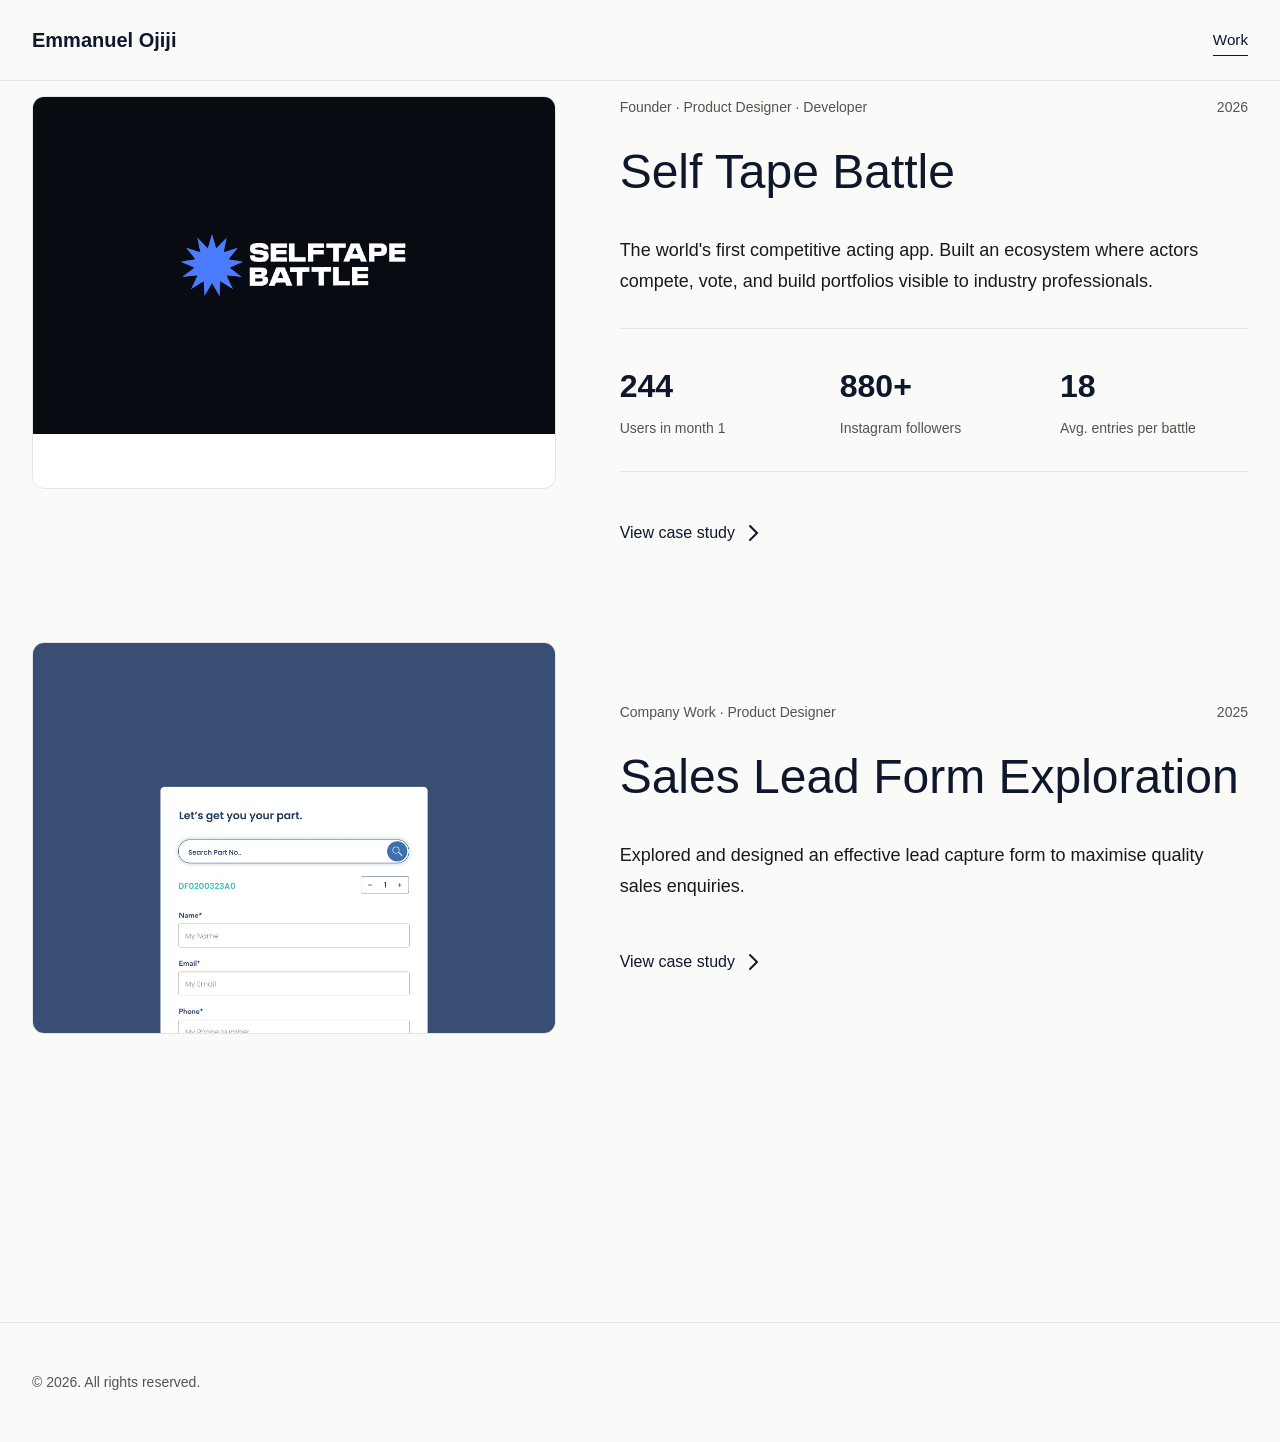
==== index.html @ 9ff3bd42 "feat: copy change" ====
<!DOCTYPE html>
<html lang="en">
  <head>
    <meta charset="UTF-8" />
    <meta name="viewport" content="width=device-width, initial-scale=1.0" />
    <title>Emmanuel Ojiji</title>
    <link rel="stylesheet" href="styles.css" />
    <link rel="preconnect" href="https://fonts.googleapis.com" />
    <link rel="preconnect" href="https://fonts.gstatic.com" crossorigin />
    <link
      href="https://fonts.googleapis.com/css2?family=Crimson+Pro:wght@300;400;600&family=DM+Sans:wght@400;500;700&display=swap"
      rel="stylesheet"
    />
  </head>
  <body>
    <nav class="nav">
      <div class="nav-container">
        <a href="index.html" class="nav-logo">Emmanuel Ojiji</a>
        <div class="nav-links">
          <a href="index.html" class="nav-link active">Work</a>
        </div>
      </div>
    </nav>

    <main class="main">
      <section class="case-studies">
        <div class="case-study-card" data-index="0">
          <a href="self-tape-battle.html" class="case-study-link">
            <div class="case-study-image">
              <img src="stb-landscape.png" />
            </div>
            <div class="case-study-content">
              <div class="case-study-meta">
                <span class="case-study-role"
                  >Founder · Product Designer · Developer</span
                >
                <span class="case-study-year">2026</span>
              </div>
              <h2 class="case-study-title">Self Tape Battle</h2>
              <p class="case-study-description">
                The world's first competitive acting app. Built an ecosystem
                where actors compete, vote, and build portfolios visible to
                industry professionals.
              </p>
              <div class="case-study-stats">
                <div class="stat">
                  <span class="stat-value">244</span>
                  <span class="stat-label">Users in month 1</span>
                </div>
                <div class="stat">
                  <span class="stat-value">880+</span>
                  <span class="stat-label">Instagram followers</span>
                </div>
                <div class="stat">
                  <span class="stat-value">18</span>
                  <span class="stat-label">Avg. entries per battle</span>
                </div>
              </div>
              <span class="case-study-cta">
                View case study
                <svg width="20" height="20" viewBox="0 0 20 20" fill="none">
                  <path
                    d="M7 3L14 10L7 17"
                    stroke="currentColor"
                    stroke-width="2"
                    stroke-linecap="round"
                  />
                </svg>
              </span>
            </div>
          </a>
        </div>

        <div class="case-study-card" data-index="0">
          <a href="conversion-form-exploration.html" class="case-study-link">
            <div class="case-study-image">
              <img src="form-cover.png" />
            </div>

            <div class="case-study-content">
              <div class="case-study-meta">
                <span class="case-study-role">Company Work · Product Designer</span>
              
                <span class="case-study-year">2025</span>
              </div>
              <h2 class="case-study-title">Sales Lead Form Exploration</h2>
              <p class="case-study-description">
                Explored and designed an effective lead capture form to maximise quality sales enquiries.
              </p>

              <span class="case-study-cta">
                View case study
                <svg width="20" height="20" viewBox="0 0 20 20" fill="none">
                  <path
                    d="M7 3L14 10L7 17"
                    stroke="currentColor"
                    stroke-width="2"
                    stroke-linecap="round"
                  />
                </svg>
              </span>
            </div>
          </a>
        </div>
      </section>
    </main>

    <footer class="footer">
      <div class="footer-content">
        <p>&copy; 2026. All rights reserved.</p>
        <div class="footer-links">
         <!--<a href="#" class="footer-link">LinkedIn</a>
          <a href="#" class="footer-link">GitHub</a>
          <a href="#" class="footer-link">Email</a>-->
        </div>
      </div>
    </footer>

    <script src="script.js"></script>
  </body>
</html>
---- styles.css ----
@charset "UTF-8";
:root {
  --color-bg: #fafaf9;
  --color-text: #1c1917;
  --color-text-light: #57534e;
  --color-accent: #0f172a;
  --color-accent-light: #334155;
  --color-border: #e7e5e4;
  --color-card-bg: #ffffff;
  --font-display: "Crimson Pro", serif;
  --font-body: "DM Sans", sans-serif;
  --transition: all 0.3s cubic-bezier(0.4, 0, 0.2, 1);
}

* {
  margin: 0;
  padding: 0;
  box-sizing: border-box;
  font-family: arial !important;
}

html {
  scroll-behavior: smooth;
}

body {
  font-family: var(--font-body);
  background-color: var(--color-bg);
  color: var(--color-text);
  line-height: 1.6;
  -webkit-font-smoothing: antialiased;
  -moz-osx-font-smoothing: grayscale;
}

.nav {
  position: fixed;
  top: 0;
  left: 0;
  right: 0;
  background-color: rgba(250, 250, 249, 0.8);
  -webkit-backdrop-filter: blur(12px);
          backdrop-filter: blur(12px);
  border-bottom: 1px solid var(--color-border);
  z-index: 1000;
  -webkit-animation: slideDown 0.6s ease-out;
          animation: slideDown 0.6s ease-out;
}
@-webkit-keyframes slideDown {
  from {
    transform: translateY(-100%);
    opacity: 0;
  }
  to {
    transform: translateY(0);
    opacity: 1;
  }
}
@keyframes slideDown {
  from {
    transform: translateY(-100%);
    opacity: 0;
  }
  to {
    transform: translateY(0);
    opacity: 1;
  }
}

.nav-container {
  max-width: 1400px;
  margin: 0 auto;
  padding: 1.5rem 2rem;
  display: flex;
  justify-content: space-between;
  align-items: center;
}

.nav-logo {
  font-family: var(--font-display);
  font-size: 1.25rem;
  font-weight: 600;
  color: var(--color-accent);
  text-decoration: none;
  display: flex;
  align-items: center;
  gap: 0.5rem;
  transition: var(--transition);
}
.nav-logo:hover {
  opacity: 0.7;
}
.nav-logo svg {
  transition: var(--transition);
}
.nav-logo:hover svg {
  transform: translateX(-3px);
}

.nav-links {
  display: flex;
  gap: 2rem;
}

.nav-link {
  font-size: 0.95rem;
  color: var(--color-text-light);
  text-decoration: none;
  transition: var(--transition);
  position: relative;
}
.nav-link:after {
  content: "";
  position: absolute;
  bottom: -4px;
  left: 0;
  width: 0;
  height: 1px;
  background-color: var(--color-accent);
  transition: var(--transition);
}
.nav-link:hover, .nav-link.active {
  color: var(--color-accent);
}
.nav-link:hover:after, .nav-link.active:after {
  width: 100%;
}

.main {
  max-width: 1400px;
  margin: 0 auto;
  padding: 0 2rem;
  padding-top: 6rem;
}

.hero {
  padding: 6rem 0 8rem;
  -webkit-animation: fadeInUp 0.8s ease-out 0.2s both;
          animation: fadeInUp 0.8s ease-out 0.2s both;
}
@-webkit-keyframes fadeInUp {
  from {
    transform: translateY(30px);
    opacity: 0;
  }
  to {
    transform: translateY(0);
    opacity: 1;
  }
}
@keyframes fadeInUp {
  from {
    transform: translateY(30px);
    opacity: 0;
  }
  to {
    transform: translateY(0);
    opacity: 1;
  }
}

.hero-content {
  max-width: 900px;
}

.hero-title {
  font-family: var(--font-display);
  font-size: clamp(3rem, 7vw, 5.5rem);
  font-weight: 400;
  line-height: 1.1;
  color: var(--color-accent);
  margin-bottom: 2rem;
}

.hero-title-line {
  display: block;
  -webkit-animation: fadeInUp 0.8s ease-out both;
          animation: fadeInUp 0.8s ease-out both;
}
.hero-title-line:nth-child(1) {
  -webkit-animation-delay: 0.3s;
          animation-delay: 0.3s;
}
.hero-title-line:nth-child(2) {
  -webkit-animation-delay: 0.4s;
          animation-delay: 0.4s;
}
.hero-title-line:nth-child(3) {
  -webkit-animation-delay: 0.5s;
          animation-delay: 0.5s;
}

.hero-subtitle {
  font-size: 1.25rem;
  color: var(--color-text-light);
  max-width: 600px;
  -webkit-animation: fadeInUp 0.8s ease-out 0.6s both;
          animation: fadeInUp 0.8s ease-out 0.6s both;
}

.case-studies {
  padding-bottom: 6rem;
}

.case-study-card {
  margin-bottom: 6rem;
  opacity: 0;
  -webkit-animation: fadeInUp 0.8s ease-out both;
          animation: fadeInUp 0.8s ease-out both;
}
.case-study-card[data-index="0"] {
  -webkit-animation-delay: 0.7s;
          animation-delay: 0.7s;
}
.case-study-card[data-index="1"] {
  -webkit-animation-delay: 0.9s;
          animation-delay: 0.9s;
}
.case-study-card.coming-soon {
  opacity: 0.5;
}

.case-study-link {
  display: grid;
  grid-template-columns: 1fr 1.2fr;
  gap: 4rem;
  text-decoration: none;
  color: inherit;
  transition: var(--transition);
}
.case-study-link:hover .case-study-image-placeholder {
  transform: scale(1.05);
}
.case-study-link:hover .case-study-cta svg {
  transform: translateX(5px);
}

.case-study-image {
  position: relative;
  border-radius: 12px;
  overflow: hidden;
  background-color: var(--color-card-bg);
  border: 1px solid var(--color-border);
  aspect-ratio: 4/3;
}
.case-study-image img {
  width: 100%;
}

.case-study-image-placeholder {
  width: 100%;
  height: 100%;
  display: flex;
  align-items: center;
  justify-content: center;
  color: var(--color-text-light);
  transition: var(--transition);
}

.case-study-content {
  display: flex;
  flex-direction: column;
  justify-content: center;
}

.case-study-meta {
  display: flex;
  justify-content: space-between;
  align-items: center;
  margin-bottom: 1rem;
  font-size: 0.875rem;
  color: var(--color-text-light);
}

.case-study-role {
  font-weight: 500;
}

.case-study-year {
  font-family: var(--font-display);
}

.case-study-title {
  font-family: var(--font-display);
  font-size: 3rem;
  font-weight: 400;
  margin-bottom: 1.5rem;
  color: var(--color-accent);
}

.case-study-description {
  font-size: 1.125rem;
  color: var(--color-text);
  margin-bottom: 2rem;
  line-height: 1.7;
}

.case-study-stats {
  display: grid;
  grid-template-columns: repeat(3, 1fr);
  gap: 2rem;
  margin-bottom: 2rem;
  padding: 2rem 0;
  border-top: 1px solid var(--color-border);
  border-bottom: 1px solid var(--color-border);
}

.stat {
  display: flex;
  flex-direction: column;
}

.stat-value {
  font-family: var(--font-display);
  font-size: 2rem;
  font-weight: 600;
  color: var(--color-accent);
  margin-bottom: 0.25rem;
}

.stat-label {
  font-size: 0.875rem;
  color: var(--color-text-light);
}

.case-study-cta {
  display: inline-flex;
  align-items: center;
  gap: 0.5rem;
  font-weight: 500;
  color: var(--color-accent);
  margin-top: 1rem;
}
.case-study-cta svg {
  transition: var(--transition);
}

.case-study-page {
  background-color: #ffffff;
}

.case-study-main {
  max-width: 900px;
  margin: 0 auto;
}

.case-study-article {
  padding: 4rem 0 6rem;
}

.case-study-header {
  margin-bottom: 5rem;
  padding-bottom: 3rem;
  border-bottom: 1px solid var(--color-border);
  -webkit-animation: fadeInUp 0.8s ease-out 0.2s both;
          animation: fadeInUp 0.8s ease-out 0.2s both;
}

.case-study-header-meta {
  display: flex;
  justify-content: space-between;
  align-items: center;
  margin-bottom: 2rem;
  font-size: 0.875rem;
  color: var(--color-text-light);
}

.case-study-category {
  font-weight: 500;
}

.case-study-date {
  font-family: var(--font-display);
}

.case-study-header-title {
  font-family: var(--font-display);
  font-size: clamp(3rem, 6vw, 4.5rem);
  font-weight: 400;
  margin-bottom: 1rem;
  color: var(--color-accent);
}

.case-study-header-subtitle {
  font-size: 1.125rem;
  color: var(--color-text-light);
  margin-bottom: 2rem;
}

.case-study-header-intro {
  font-size: 1.25rem;
  line-height: 1.7;
  color: var(--color-text);
}

.product-screenshots {
  display: flex;
  gap: 1.5rem;
  margin-top: 3rem;
  padding-top: 2.5rem;
  border-top: 1px solid var(--color-border);
  justify-content: center;
  flex-wrap: wrap;
}

.screenshot-item {
  flex: 0 0 auto;
  cursor: pointer;
}

.screenshot-img {
  width: 160px;
  height: auto;
  border-radius: 8px;
  box-shadow: 0 2px 8px rgba(0, 0, 0, 0.08);
  transition: var(--transition);
}
.screenshot-img:hover {
  transform: translateY(-3px);
  box-shadow: 0 4px 16px rgba(0, 0, 0, 0.12);
}

.product-screenshots-landscape {
  display: grid;
  grid-template-columns: repeat(2, 1fr);
  gap: 2rem;
  margin-top: 3rem;
  padding-top: 2.5rem;
  border-top: 1px solid var(--color-border);
}

.screenshot-item-landscape {
  cursor: pointer;
  display: flex;
  justify-content: center;
}

.screenshot-img-landscape {
  width: 100%;
  max-width: 500px;
  height: auto;
  border-radius: 8px;
  box-shadow: 0 2px 12px rgba(0, 0, 0, 0.1);
  transition: var(--transition);
}
.screenshot-img-landscape:hover {
  transform: translateY(-3px);
  box-shadow: 0 4px 20px rgba(0, 0, 0, 0.15);
}

.screenshot-modal {
  display: none;
  position: fixed;
  top: 0;
  left: 0;
  width: 100%;
  height: 100%;
  background-color: rgba(0, 0, 0, 0.9);
  z-index: 2000;
  justify-content: center;
  align-items: center;
  padding: 2rem;
  cursor: pointer;
  -webkit-animation: fadeIn 0.3s ease-out;
          animation: fadeIn 0.3s ease-out;
}
.screenshot-modal.active {
  display: flex;
}
@-webkit-keyframes fadeIn {
  from {
    opacity: 0;
  }
  to {
    opacity: 1;
  }
}
@keyframes fadeIn {
  from {
    opacity: 0;
  }
  to {
    opacity: 1;
  }
}

.screenshot-modal-content {
  max-width: 90%;
  max-height: 90vh;
  border-radius: 12px;
  box-shadow: 0 8px 32px rgba(0, 0, 0, 0.3);
  -webkit-animation: scaleIn 0.3s ease-out;
          animation: scaleIn 0.3s ease-out;
  cursor: default;
}
@-webkit-keyframes scaleIn {
  from {
    transform: scale(0.9);
    opacity: 0;
  }
  to {
    transform: scale(1);
    opacity: 1;
  }
}
@keyframes scaleIn {
  from {
    transform: scale(0.9);
    opacity: 0;
  }
  to {
    transform: scale(1);
    opacity: 1;
  }
}

.screenshot-modal-close {
  position: absolute;
  top: 2rem;
  right: 2rem;
  background: rgba(255, 255, 255, 0.9);
  border: none;
  width: 40px;
  height: 40px;
  border-radius: 50%;
  cursor: pointer;
  display: flex;
  align-items: center;
  justify-content: center;
  font-size: 1.5rem;
  color: var(--color-accent);
  transition: var(--transition);
}
.screenshot-modal-close:hover {
  background: #ffffff;
  transform: scale(1.1);
}

.case-study-section {
  margin-bottom: 4rem;
  opacity: 0;
  -webkit-animation: fadeInUp 0.8s ease-out both;
          animation: fadeInUp 0.8s ease-out both;
}
.case-study-section:nth-child(1) {
  -webkit-animation-delay: 0.3s;
          animation-delay: 0.3s;
}
.case-study-section:nth-child(2) {
  -webkit-animation-delay: 0.4s;
          animation-delay: 0.4s;
}
.case-study-section:nth-child(3) {
  -webkit-animation-delay: 0.5s;
          animation-delay: 0.5s;
}
.case-study-section:nth-child(4) {
  -webkit-animation-delay: 0.6s;
          animation-delay: 0.6s;
}
.case-study-section:nth-child(5) {
  -webkit-animation-delay: 0.7s;
          animation-delay: 0.7s;
}
.case-study-section:nth-child(n+6) {
  -webkit-animation-delay: 0.8s;
          animation-delay: 0.8s;
}

.section-title {
  font-family: var(--font-display);
  font-size: 2rem;
  font-weight: 600;
  margin-bottom: 1.5rem;
  color: var(--color-accent);
}

.section-text {
  font-size: 1.0625rem;
  line-height: 1.8;
  color: var(--color-text);
  margin-bottom: 1.5rem;
}
.section-text:last-child {
  margin-bottom: 0;
}

.stats-grid {
  display: grid;
  grid-template-columns: repeat(auto-fit, minmax(200px, 1fr));
  gap: 2rem;
}

.stat-card {
  background-color: var(--color-bg);
  border: 1px solid var(--color-border);
  border-radius: 8px;
  padding: 2rem;
  display: flex;
  flex-direction: column;
  align-items: center;
  text-align: center;
  transition: var(--transition);
}
.stat-card:hover {
  transform: translateY(-2px);
  box-shadow: 0 4px 12px rgba(0, 0, 0, 0.05);
}

.stat-card-value {
  font-family: var(--font-display);
  font-size: 3rem;
  font-weight: 600;
  color: var(--color-accent);
  margin-bottom: 0.5rem;
}

.stat-card-label {
  font-size: 0.875rem;
  color: var(--color-text-light);
  line-height: 1.4;
}

.role-grid {
  display: grid;
  grid-template-columns: repeat(auto-fit, minmax(200px, 1fr));
  gap: 1rem;
}

.role-item {
  background-color: var(--color-bg);
  border: 1px solid var(--color-border);
  border-radius: 6px;
  padding: 1rem 1.5rem;
  font-size: 0.9375rem;
  color: var(--color-text);
  text-align: center;
  transition: var(--transition);
}
.role-item:hover {
  background-color: var(--color-accent);
  color: #ffffff;
  border-color: var(--color-accent);
}

.highlight-box {
  background-color: var(--color-bg);
  border-left: 3px solid var(--color-accent);
  border-radius: 4px;
  padding: 1.5rem 2rem;
  margin: 2rem 0;
}

.bullet-list {
  list-style: none;
  padding: 0;
}
.bullet-list li {
  position: relative;
  padding-left: 1.5rem;
  margin-bottom: 0.75rem;
  font-size: 1.0625rem;
  line-height: 1.7;
  color: var(--color-text);
}
.bullet-list li:before {
  content: "→";
  position: absolute;
  left: 0;
  color: var(--color-accent);
  font-weight: 600;
}
.bullet-list li:last-child {
  margin-bottom: 0;
}

.info-grid {
  display: grid;
  grid-template-columns: repeat(auto-fit, minmax(250px, 1fr));
  gap: 2rem;
  margin: 2rem 0;
}

.info-card {
  background-color: var(--color-bg);
  border: 1px solid var(--color-border);
  border-radius: 8px;
  padding: 2rem;
  transition: var(--transition);
}
.info-card:hover {
  box-shadow: 0 4px 12px rgba(0, 0, 0, 0.05);
}

.info-card-title {
  font-family: var(--font-display);
  font-size: 1.25rem;
  font-weight: 600;
  margin-bottom: 0.75rem;
  color: var(--color-accent);
}

.info-card-text {
  font-size: 0.9375rem;
  line-height: 1.7;
  color: var(--color-text);
}

.learnings-list {
  display: flex;
  flex-direction: column;
  gap: 2rem;
}

.learning-item {
  display: grid;
  grid-template-columns: auto 1fr;
  gap: 2rem;
  padding: 2rem;
  background-color: var(--color-bg);
  border: 1px solid var(--color-border);
  border-radius: 8px;
  transition: var(--transition);
}
.learning-item:hover {
  box-shadow: 0 4px 12px rgba(0, 0, 0, 0.05);
}

.learning-number {
  font-family: var(--font-display);
  font-size: 2rem;
  font-weight: 600;
  color: var(--color-accent);
  opacity: 0.3;
}

.learning-text {
  font-size: 1.0625rem;
  line-height: 1.8;
  color: var(--color-text);
}

.subsection-title {
  font-family: var(--font-display);
  font-size: 1.5rem;
  font-weight: 600;
  margin-top: 2.5rem;
  margin-bottom: 1rem;
  color: var(--color-accent);
}

.viewing-modes {
  display: grid;
  grid-template-columns: repeat(auto-fit, minmax(280px, 1fr));
  gap: 1.5rem;
  margin-top: 2rem;
}

.viewing-mode-card {
  background-color: var(--color-bg);
  border: 1px solid var(--color-border);
  border-radius: 8px;
  padding: 2rem;
  transition: var(--transition);
}
.viewing-mode-card:hover {
  transform: translateY(-2px);
  box-shadow: 0 4px 12px rgba(0, 0, 0, 0.05);
}

.viewing-mode-title {
  font-family: var(--font-display);
  font-size: 1.125rem;
  font-weight: 600;
  margin-bottom: 0.75rem;
  color: var(--color-accent);
}

.viewing-mode-text {
  font-size: 0.9375rem;
  line-height: 1.7;
  color: var(--color-text);
}

.case-study-footer {
  margin-top: 6rem;
  padding-top: 3rem;
  border-top: 1px solid var(--color-border);
}

.back-link {
  display: inline-flex;
  align-items: center;
  gap: 0.75rem;
  font-size: 1rem;
  font-weight: 500;
  color: var(--color-accent);
  text-decoration: none;
  transition: var(--transition);
}
.back-link svg {
  transition: var(--transition);
}
.back-link:hover {
  opacity: 0.7;
}
.back-link:hover svg {
  transform: translateX(-3px);
}

.footer {
  border-top: 1px solid var(--color-border);
  padding: 3rem 0;
  margin-top: 6rem;
}

.footer-content {
  max-width: 1400px;
  margin: 0 auto;
  padding: 0 2rem;
  display: flex;
  justify-content: space-between;
  align-items: center;
  font-size: 0.875rem;
  color: var(--color-text-light);
}

.footer-links {
  display: flex;
  gap: 2rem;
}

.footer-link {
  color: var(--color-text-light);
  text-decoration: none;
  transition: var(--transition);
}
.footer-link:hover {
  color: var(--color-accent);
}

@media (max-width: 1024px) {
  .nav-container {
    padding: 1.25rem 1.5rem;
  }
  .main {
    padding: 0 1.5rem;
    padding-top: 5rem;
  }
  .hero {
    padding: 4rem 0 6rem;
  }
  .case-study-link {
    grid-template-columns: 1fr;
    gap: 2rem;
  }
  .case-study-stats {
    grid-template-columns: repeat(auto-fit, minmax(120px, 1fr));
    gap: 1.5rem;
  }
  .learning-item {
    grid-template-columns: 1fr;
    gap: 1rem;
  }
  .product-screenshots {
    gap: 1rem;
  }
  .screenshot-img {
    width: 140px;
  }
  .product-screenshots-landscape {
    gap: 1.5rem;
  }
  .screenshot-img-landscape {
    max-width: 400px;
  }
}
@media (max-width: 768px) {
  .nav-container {
    padding: 1rem 1rem;
  }
  .nav-links {
    gap: 1.5rem;
  }
  .nav-link {
    font-size: 0.875rem;
  }
  .main {
    padding: 0 1rem;
    padding-top: 4.5rem;
  }
  .hero {
    padding: 3rem 0 4rem;
  }
  .hero-title {
    margin-bottom: 1.5rem;
  }
  .hero-subtitle {
    font-size: 1.125rem;
  }
  .case-study-card {
    margin-bottom: 4rem;
  }
  .case-study-title {
    font-size: 2rem;
  }
  .case-study-description {
    font-size: 1rem;
  }
  .case-study-stats {
    padding: 1.5rem 0;
  }
  .stat-value {
    font-size: 1.5rem;
  }
  .case-study-header-title {
    margin-bottom: 1rem;
  }
  .section-title {
    font-size: 1.75rem;
  }
  .stats-grid,
.info-grid {
    grid-template-columns: 1fr;
    gap: 1rem;
  }
  .viewing-modes {
    grid-template-columns: 1fr;
  }
  .product-screenshots {
    gap: 0.75rem;
    margin-top: 2.5rem;
    padding-top: 2rem;
  }
  .screenshot-img {
    width: 120px;
  }
  .screenshot-modal-close {
    top: 1rem;
    right: 1rem;
    width: 36px;
    height: 36px;
    font-size: 1.25rem;
  }
  .product-screenshots-landscape {
    grid-template-columns: 1fr;
    gap: 1.5rem;
    margin-top: 2.5rem;
    padding-top: 2rem;
  }
  .screenshot-img-landscape {
    max-width: 100%;
  }
  .footer-content {
    flex-direction: column;
    gap: 1.5rem;
    text-align: center;
  }
}/*# sourceMappingURL=styles.css.map */
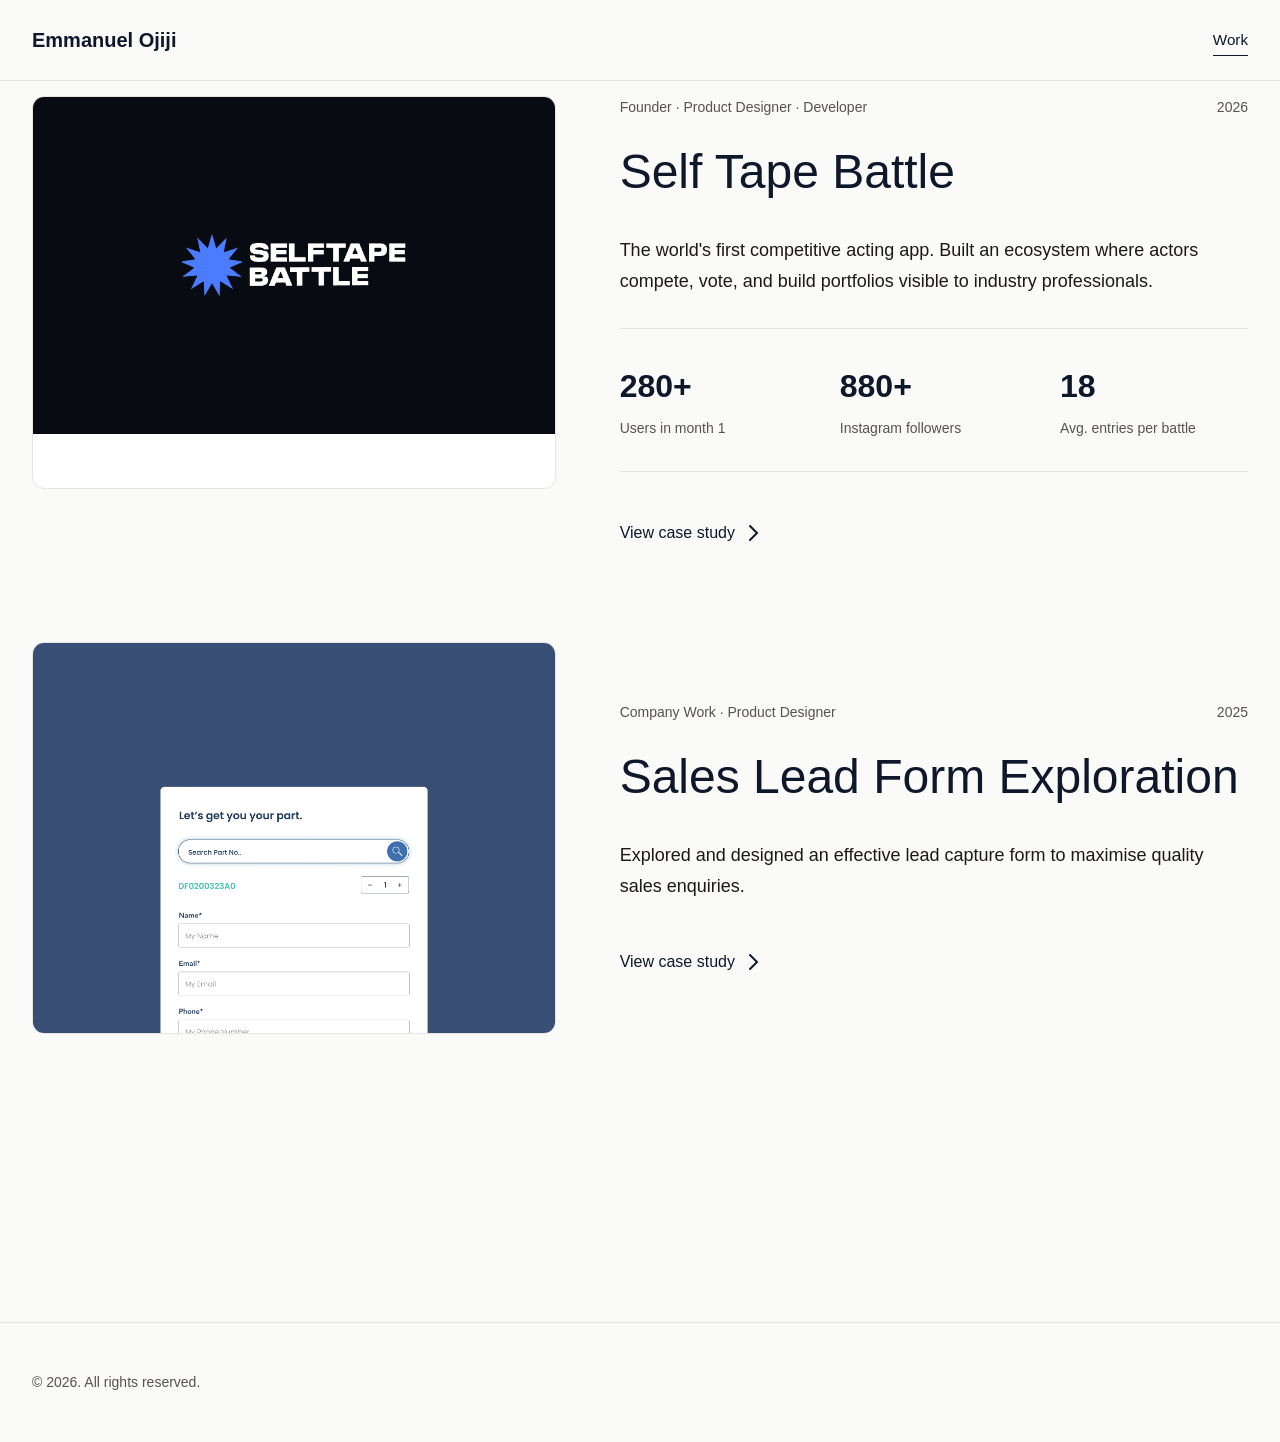
==== commit da0a149d: "refactor: stb user amount update" ====
--- a/index.html
+++ b/index.html
@@ -44,7 +44,7 @@
               </p>
               <div class="case-study-stats">
                 <div class="stat">
-                  <span class="stat-value">244</span>
+                  <span class="stat-value">280+</span>
                   <span class="stat-label">Users in month 1</span>
                 </div>
                 <div class="stat">
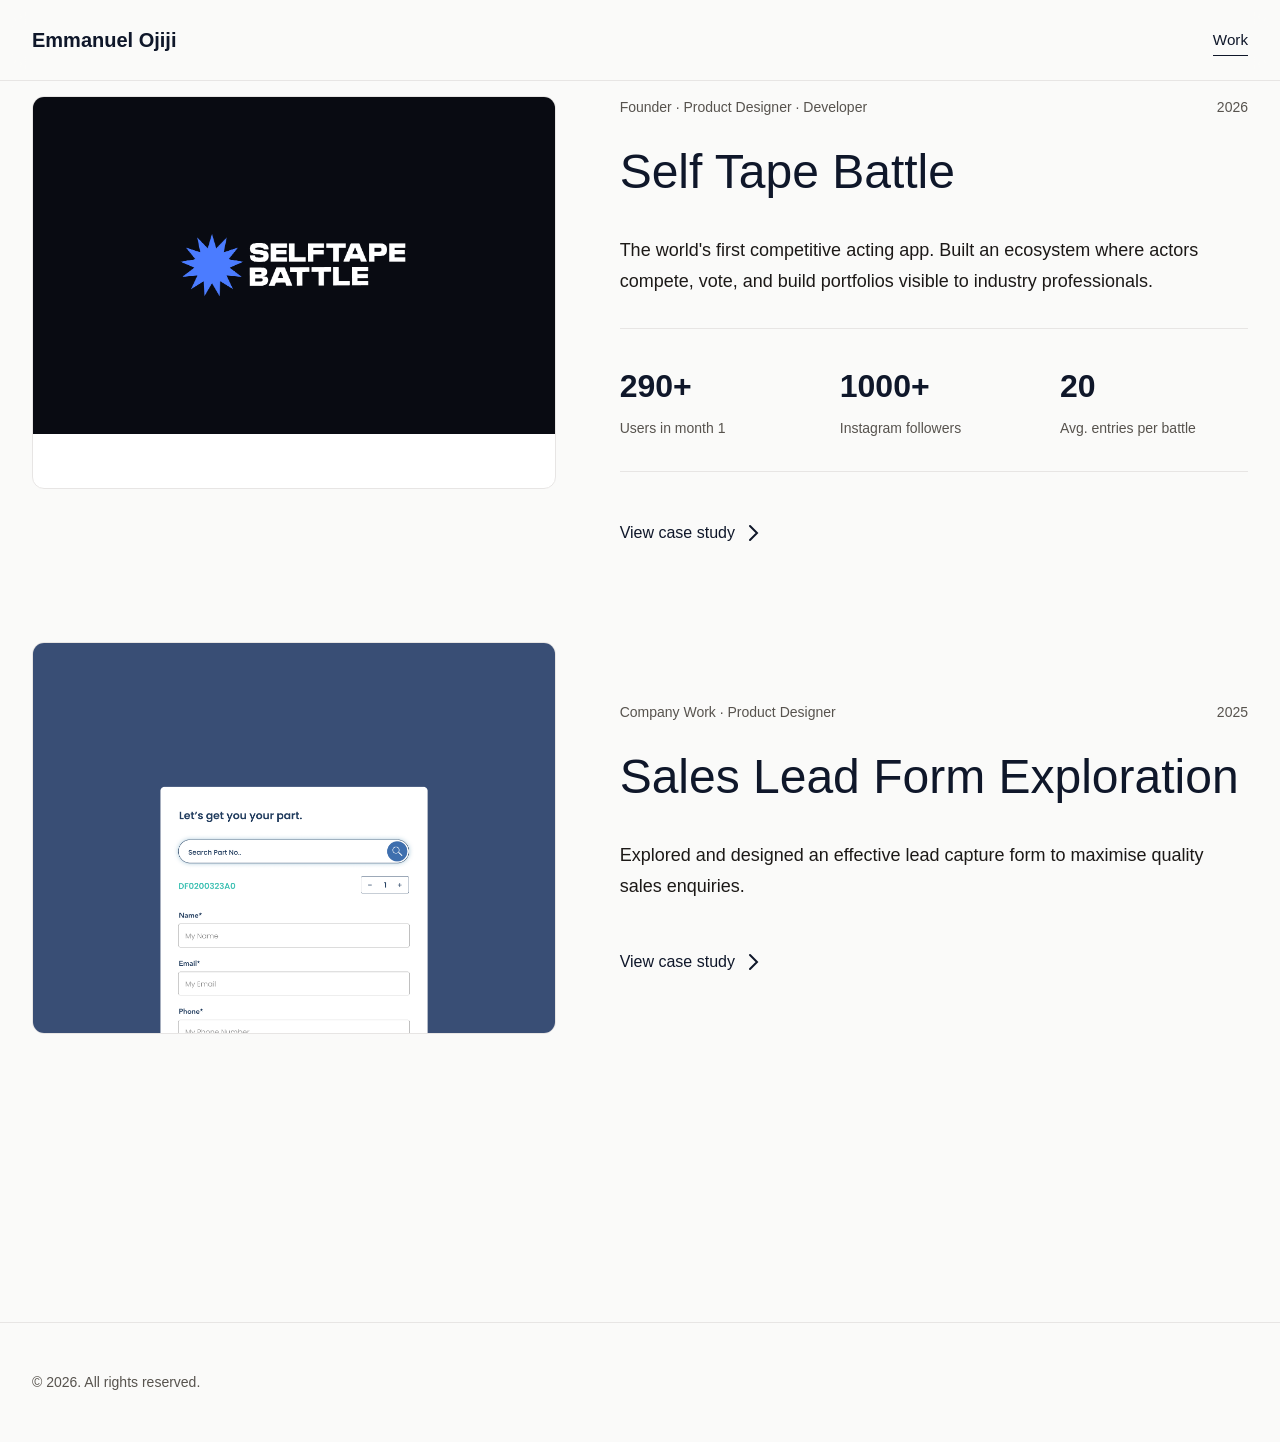
==== commit 3b4885cc: "stats update" ====
--- a/index.html
+++ b/index.html
@@ -44,15 +44,15 @@
               </p>
               <div class="case-study-stats">
                 <div class="stat">
-                  <span class="stat-value">280+</span>
+                  <span class="stat-value">290+</span>
                   <span class="stat-label">Users in month 1</span>
                 </div>
                 <div class="stat">
-                  <span class="stat-value">880+</span>
+                  <span class="stat-value">1000+</span>
                   <span class="stat-label">Instagram followers</span>
                 </div>
                 <div class="stat">
-                  <span class="stat-value">18</span>
+                  <span class="stat-value">20</span>
                   <span class="stat-label">Avg. entries per battle</span>
                 </div>
               </div>
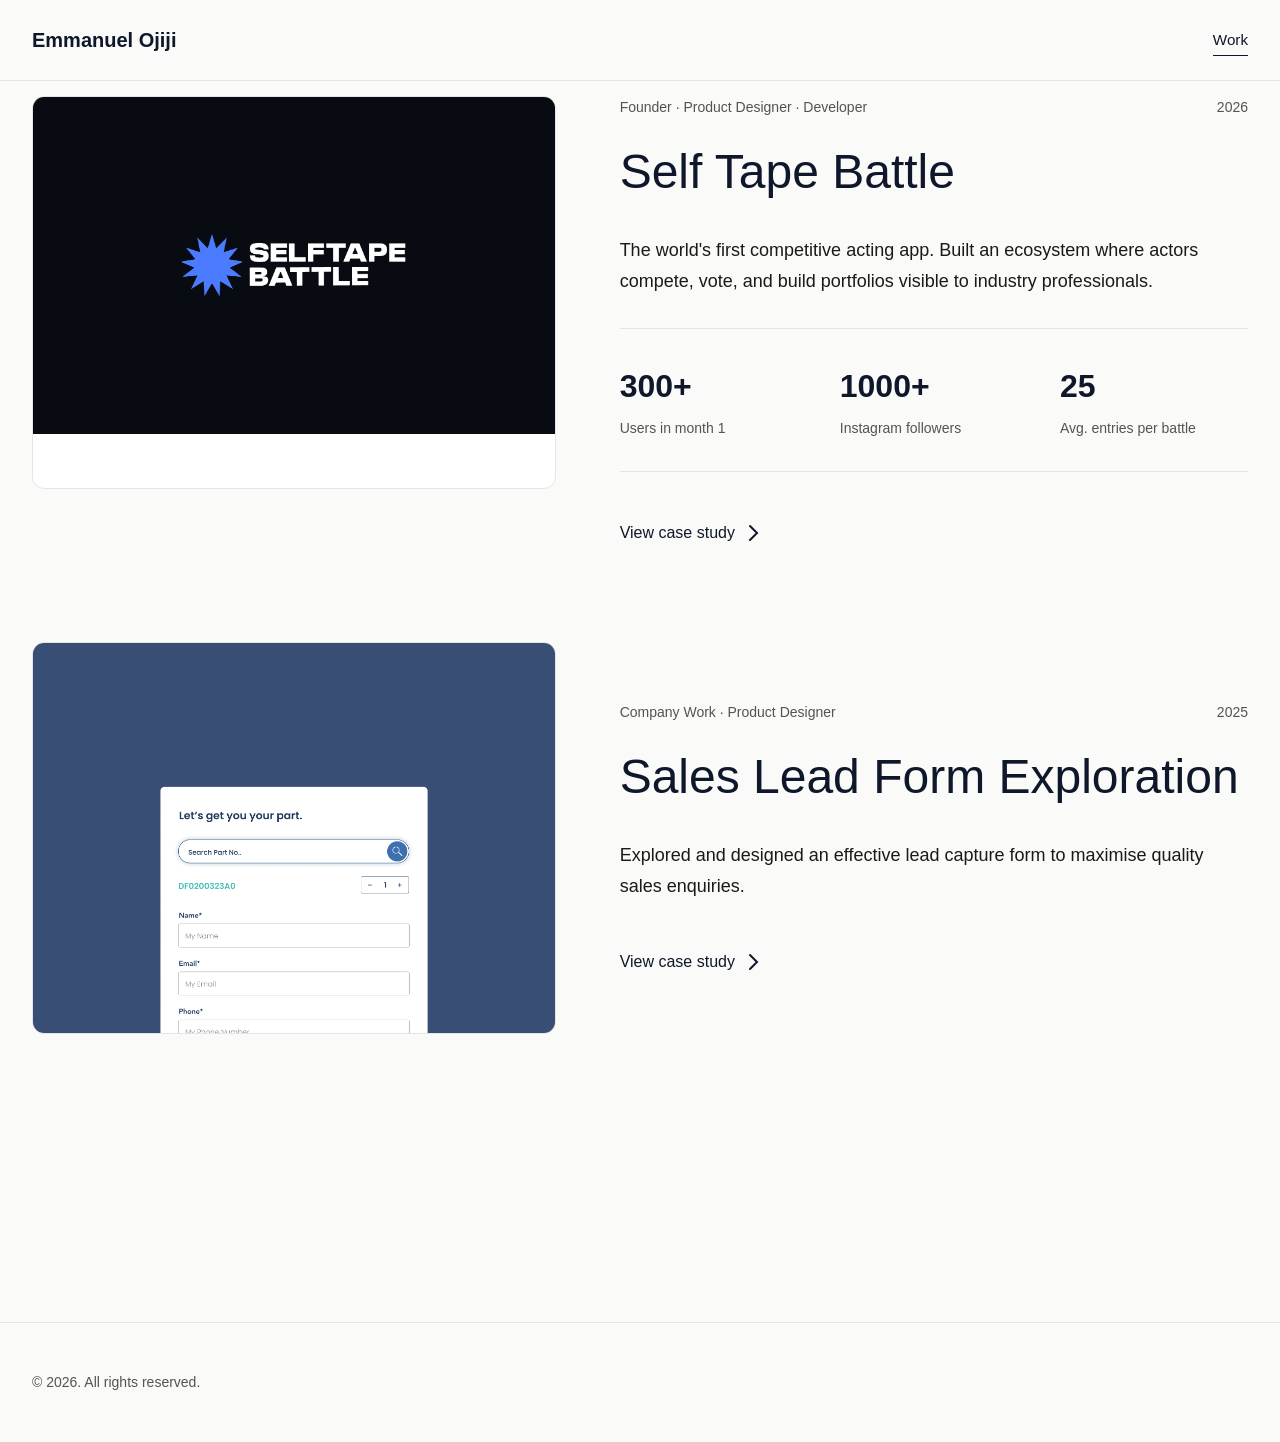
==== commit cbb5e4e1: "refactor: stb stat changes" ====
--- a/index.html
+++ b/index.html
@@ -44,7 +44,7 @@
               </p>
               <div class="case-study-stats">
                 <div class="stat">
-                  <span class="stat-value">290+</span>
+                  <span class="stat-value">300+</span>
                   <span class="stat-label">Users in month 1</span>
                 </div>
                 <div class="stat">
@@ -52,7 +52,7 @@
                   <span class="stat-label">Instagram followers</span>
                 </div>
                 <div class="stat">
-                  <span class="stat-value">20</span>
+                  <span class="stat-value">25</span>
                   <span class="stat-label">Avg. entries per battle</span>
                 </div>
               </div>
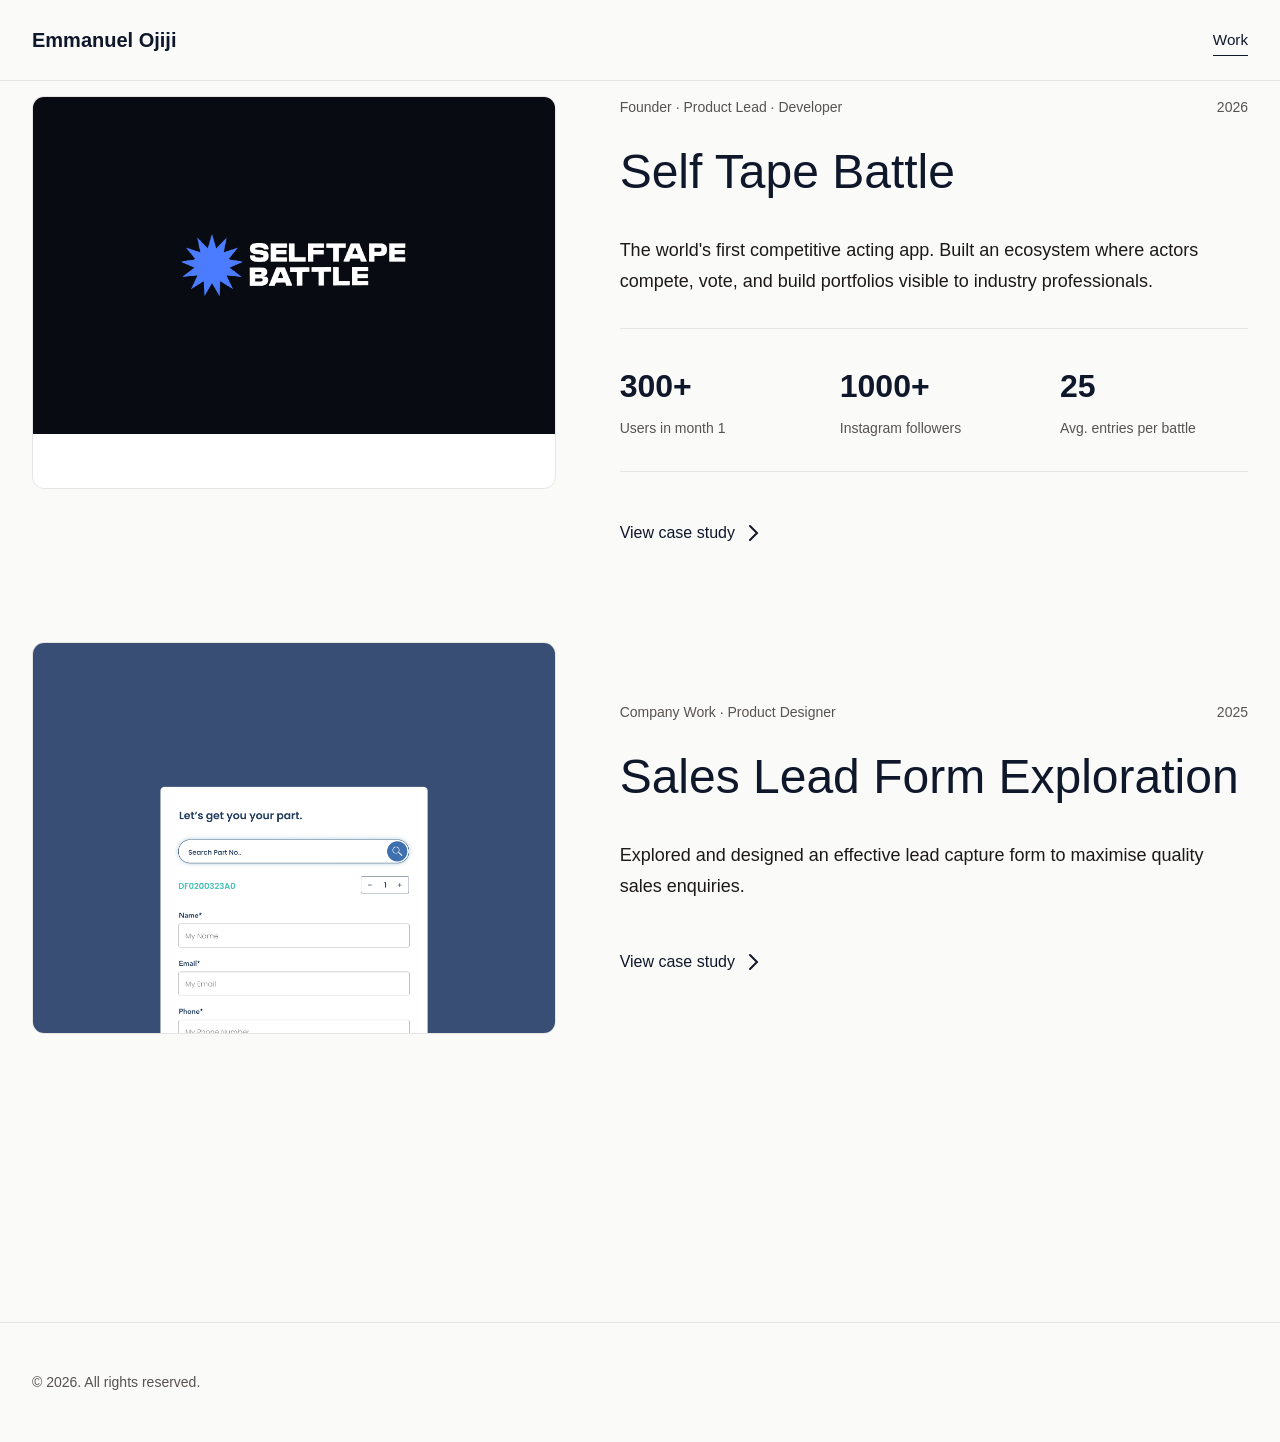
==== commit 3532030c: "feat: product designer changed to product lead for stb" ====
--- a/index.html
+++ b/index.html
@@ -32,7 +32,7 @@
             <div class="case-study-content">
               <div class="case-study-meta">
                 <span class="case-study-role"
-                  >Founder · Product Designer · Developer</span
+                  >Founder · Product Lead · Developer</span
                 >
                 <span class="case-study-year">2026</span>
               </div>
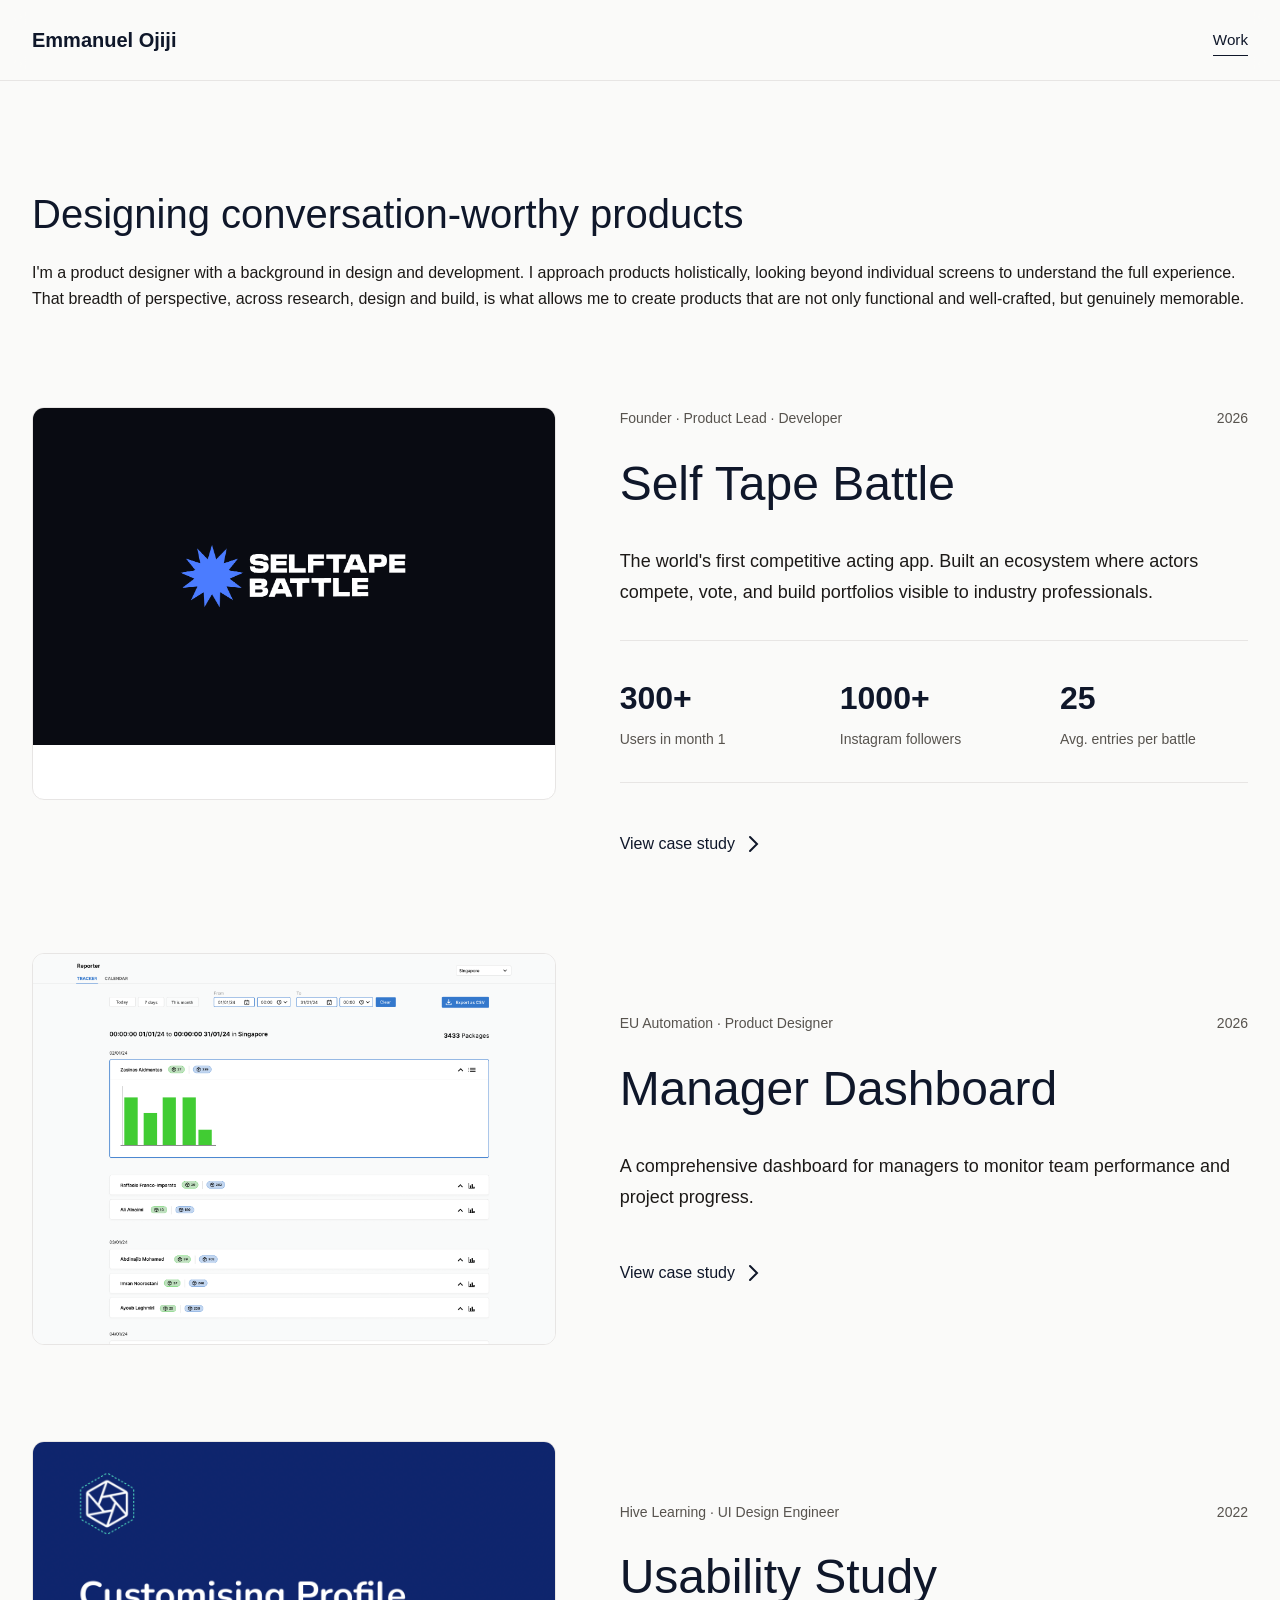
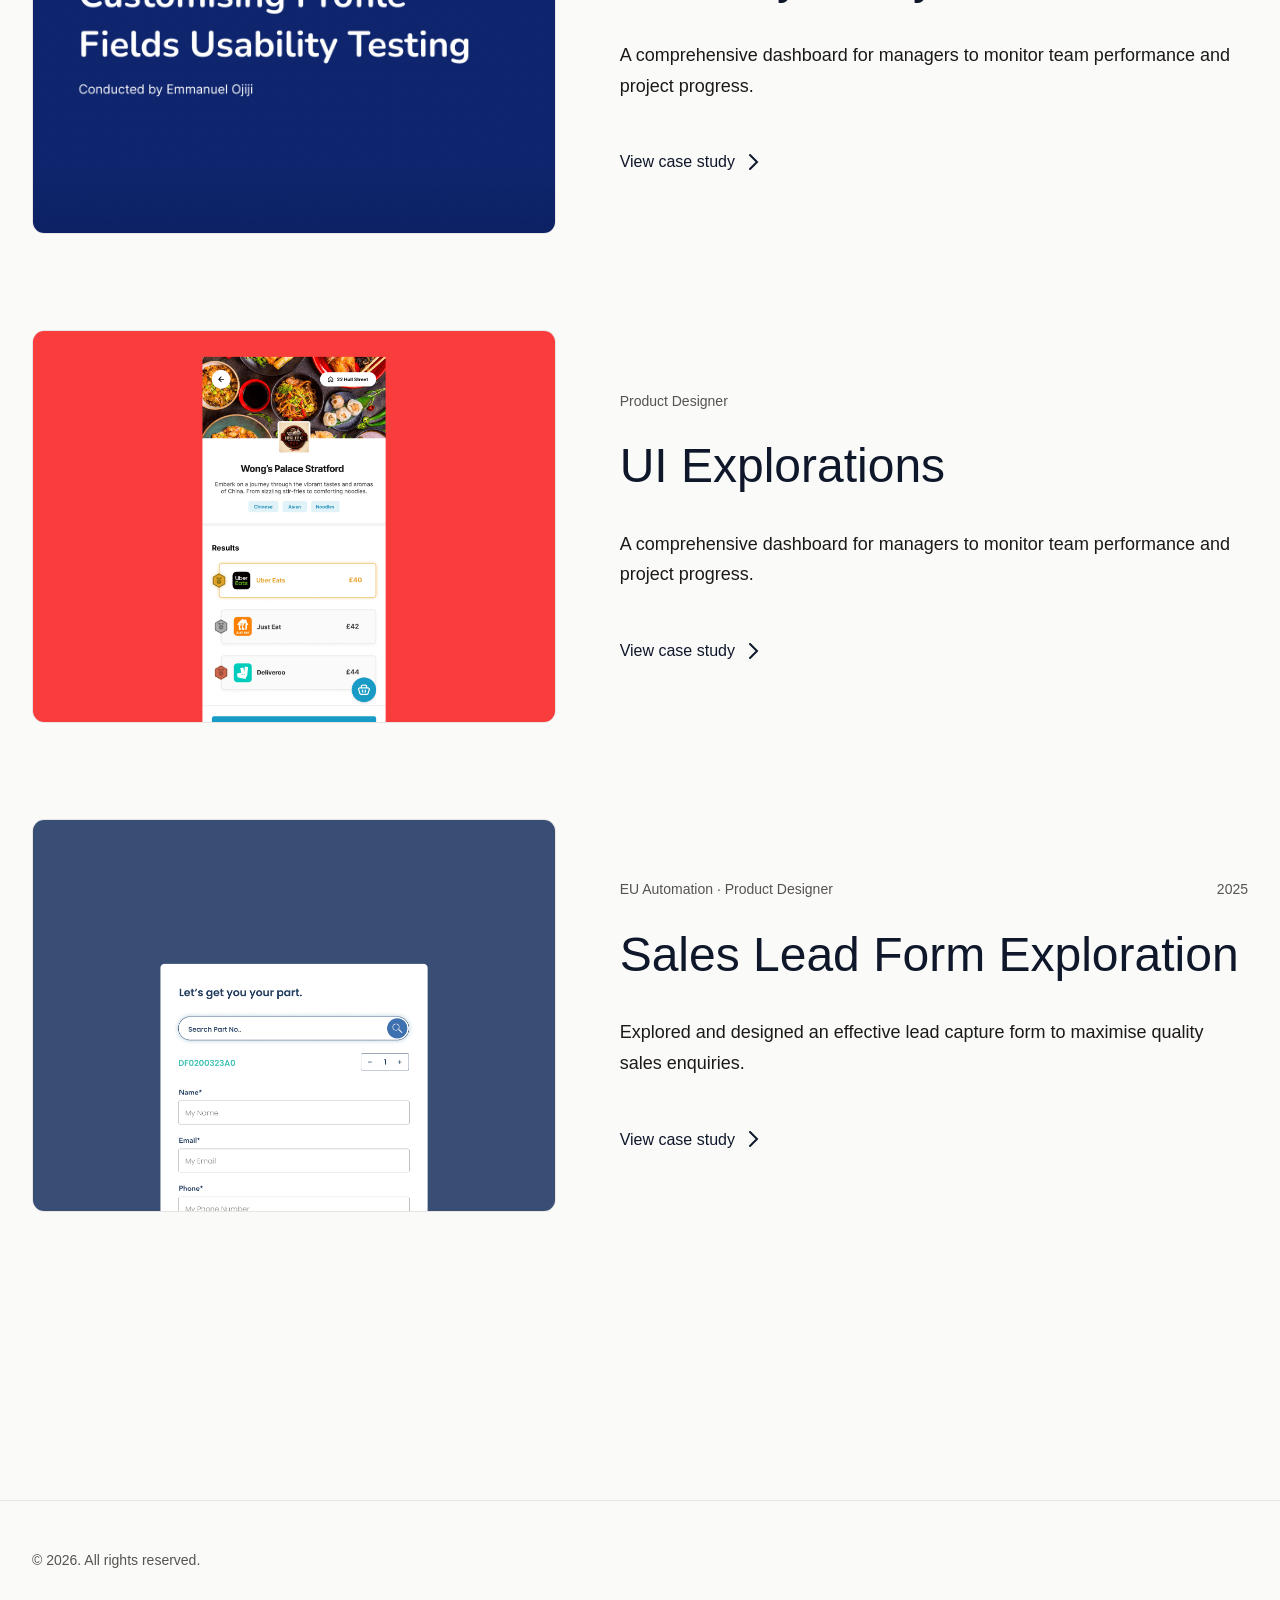
==== commit 30ff8bd8: "feat: new projects added, styling etc" ====
--- a/index.html
+++ b/index.html
@@ -1,28 +1,38 @@
 <!DOCTYPE html>
 <html lang="en">
-  <head>
-    <meta charset="UTF-8" />
-    <meta name="viewport" content="width=device-width, initial-scale=1.0" />
-    <title>Emmanuel Ojiji</title>
-    <link rel="stylesheet" href="styles.css" />
-    <link rel="preconnect" href="https://fonts.googleapis.com" />
-    <link rel="preconnect" href="https://fonts.gstatic.com" crossorigin />
-    <link
-      href="https://fonts.googleapis.com/css2?family=Crimson+Pro:wght@300;400;600&family=DM+Sans:wght@400;500;700&display=swap"
-      rel="stylesheet"
-    />
-  </head>
-  <body>
-    <nav class="nav">
-      <div class="nav-container">
-        <a href="index.html" class="nav-logo">Emmanuel Ojiji</a>
-        <div class="nav-links">
-          <a href="index.html" class="nav-link active">Work</a>
-        </div>
+
+<head>
+  <meta charset="UTF-8" />
+  <meta name="viewport" content="width=device-width, initial-scale=1.0" />
+  <title>Emmanuel Ojiji</title>
+  <link rel="stylesheet" href="styles.css" />
+  <link rel="preconnect" href="https://fonts.googleapis.com" />
+  <link rel="preconnect" href="https://fonts.gstatic.com" crossorigin />
+  <link
+    href="https://fonts.googleapis.com/css2?family=Crimson+Pro:wght@300;400;600&family=DM+Sans:wght@400;500;700&display=swap"
+    rel="stylesheet" />
+</head>
+
+<body>
+  <nav class="nav">
+    <div class="nav-container">
+      <a href="index.html" class="nav-logo">Emmanuel Ojiji</a>
+      <div class="nav-links">
+        <a href="index.html" class="nav-link active">Work</a>
       </div>
-    </nav>
+    </div>
+  </nav>
 
-    <main class="main">
+  <main class="main">
+    <section class="billboard">
+      <h1 class="billboard-title">Designing conversation-worthy products</h1>
+      <p class="billboard-description">
+        I'm a product designer with a background in design and development. I approach products holistically, looking
+        beyond individual screens to understand the full experience. That breadth of perspective, across research,
+        design and build, is what allows me to create products that are not only functional and well-crafted, but
+        genuinely memorable.
+      </p>
+      </section>
       <section class="case-studies">
         <div class="case-study-card" data-index="0">
           <a href="self-tape-battle.html" class="case-study-link">
@@ -31,9 +41,7 @@
             </div>
             <div class="case-study-content">
               <div class="case-study-meta">
-                <span class="case-study-role"
-                  >Founder · Product Lead · Developer</span
-                >
+                <span class="case-study-role">Founder · Product Lead · Developer</span>
                 <span class="case-study-year">2026</span>
               </div>
               <h2 class="case-study-title">Self Tape Battle</h2>
@@ -59,12 +67,81 @@
               <span class="case-study-cta">
                 View case study
                 <svg width="20" height="20" viewBox="0 0 20 20" fill="none">
-                  <path
-                    d="M7 3L14 10L7 17"
-                    stroke="currentColor"
-                    stroke-width="2"
-                    stroke-linecap="round"
-                  />
+                  <path d="M7 3L14 10L7 17" stroke="currentColor" stroke-width="2" stroke-linecap="round" />
+                </svg>
+              </span>
+            </div>
+          </a>
+        </div>
+
+        <div class="case-study-card" data-index="0">
+          <a href="manager-dashboard.html" class="case-study-link">
+            <div class="case-study-image">
+              <img src="reporter-1.png" />
+            </div>
+            <div class="case-study-content">
+              <div class="case-study-meta">
+                <span class="case-study-role">EU Automation · Product Designer</span>
+                <span class="case-study-year">2026</span>
+              </div>
+              <h2 class="case-study-title">Manager Dashboard</h2>
+              <p class="case-study-description">
+                A comprehensive dashboard for managers to monitor team performance and project progress.
+              </p>
+
+              <span class="case-study-cta">
+                View case study
+                <svg width="20" height="20" viewBox="0 0 20 20" fill="none">
+                  <path d="M7 3L14 10L7 17" stroke="currentColor" stroke-width="2" stroke-linecap="round" />
+                </svg>
+              </span>
+            </div>
+          </a>
+        </div>
+
+        <div class="case-study-card" data-index="0">
+          <a href="profile-fields-usability-study.html" class="case-study-link">
+            <div class="case-study-image">
+              <img src="usability.png" />
+            </div>
+            <div class="case-study-content">
+              <div class="case-study-meta">
+                <span class="case-study-role">Hive Learning · UI Design Engineer</span>
+                <span class="case-study-year">2022</span>
+              </div>
+              <h2 class="case-study-title">Usability Study</h2>
+              <p class="case-study-description">
+                A comprehensive dashboard for managers to monitor team performance and project progress.
+              </p>
+
+              <span class="case-study-cta">
+                View case study
+                <svg width="20" height="20" viewBox="0 0 20 20" fill="none">
+                  <path d="M7 3L14 10L7 17" stroke="currentColor" stroke-width="2" stroke-linecap="round" />
+                </svg>
+              </span>
+            </div>
+          </a>
+        </div>
+
+        <div class="case-study-card" data-index="0">
+          <a href="ui-explorations.html" class="case-study-link">
+            <div class="case-study-image">
+              <img src="cover-gif.gif" />
+            </div>
+            <div class="case-study-content">
+              <div class="case-study-meta">
+                <span class="case-study-role">Product Designer</span>
+              </div>
+              <h2 class="case-study-title">UI Explorations</h2>
+              <p class="case-study-description">
+                A comprehensive dashboard for managers to monitor team performance and project progress.
+              </p>
+
+              <span class="case-study-cta">
+                View case study
+                <svg width="20" height="20" viewBox="0 0 20 20" fill="none">
+                  <path d="M7 3L14 10L7 17" stroke="currentColor" stroke-width="2" stroke-linecap="round" />
                 </svg>
               </span>
             </div>
@@ -79,8 +156,8 @@
 
             <div class="case-study-content">
               <div class="case-study-meta">
-                <span class="case-study-role">Company Work · Product Designer</span>
-              
+                <span class="case-study-role">EU Automation · Product Designer</span>
+
                 <span class="case-study-year">2025</span>
               </div>
               <h2 class="case-study-title">Sales Lead Form Exploration</h2>
@@ -91,31 +168,29 @@
               <span class="case-study-cta">
                 View case study
                 <svg width="20" height="20" viewBox="0 0 20 20" fill="none">
-                  <path
-                    d="M7 3L14 10L7 17"
-                    stroke="currentColor"
-                    stroke-width="2"
-                    stroke-linecap="round"
-                  />
+                  <path d="M7 3L14 10L7 17" stroke="currentColor" stroke-width="2" stroke-linecap="round" />
                 </svg>
               </span>
             </div>
           </a>
         </div>
+
+
       </section>
-    </main>
+  </main>
 
-    <footer class="footer">
-      <div class="footer-content">
-        <p>&copy; 2026. All rights reserved.</p>
-        <div class="footer-links">
-         <!--<a href="#" class="footer-link">LinkedIn</a>
+  <footer class="footer">
+    <div class="footer-content">
+      <p>&copy; 2026. All rights reserved.</p>
+      <div class="footer-links">
+        <!--<a href="#" class="footer-link">LinkedIn</a>
           <a href="#" class="footer-link">GitHub</a>
           <a href="#" class="footer-link">Email</a>-->
-        </div>
       </div>
-    </footer>
+    </div>
+  </footer>
 
-    <script src="script.js"></script>
-  </body>
-</html>
+  <script src="script.js"></script>
+</body>
+
+</html>
--- a/styles.css
+++ b/styles.css
@@ -7,8 +7,8 @@
   --color-accent-light: #334155;
   --color-border: #e7e5e4;
   --color-card-bg: #ffffff;
-  --font-display: "Crimson Pro", serif;
-  --font-body: "DM Sans", sans-serif;
+  --font-display: 'Crimson Pro', serif;
+  --font-body: 'DM Sans', sans-serif;
   --transition: all 0.3s cubic-bezier(0.4, 0, 0.2, 1);
 }
 
@@ -38,22 +38,10 @@
   left: 0;
   right: 0;
   background-color: rgba(250, 250, 249, 0.8);
-  -webkit-backdrop-filter: blur(12px);
-          backdrop-filter: blur(12px);
+  backdrop-filter: blur(12px);
   border-bottom: 1px solid var(--color-border);
   z-index: 1000;
-  -webkit-animation: slideDown 0.6s ease-out;
-          animation: slideDown 0.6s ease-out;
-}
-@-webkit-keyframes slideDown {
-  from {
-    transform: translateY(-100%);
-    opacity: 0;
-  }
-  to {
-    transform: translateY(0);
-    opacity: 1;
-  }
+  animation: slideDown 0.6s ease-out;
 }
 @keyframes slideDown {
   from {
@@ -132,20 +120,20 @@
   padding-top: 6rem;
 }
 
-.hero {
-  padding: 6rem 0 8rem;
-  -webkit-animation: fadeInUp 0.8s ease-out 0.2s both;
-          animation: fadeInUp 0.8s ease-out 0.2s both;
-}
-@-webkit-keyframes fadeInUp {
-  from {
-    transform: translateY(30px);
-    opacity: 0;
-  }
-  to {
-    transform: translateY(0);
-    opacity: 1;
-  }
+.billboard {
+  padding-top: 6rem;
+  padding-bottom: 6rem;
+}
+.billboard .billboard-title {
+  font-family: var(--font-display);
+  font-size: clamp(2.5rem, 3vw, 4.5rem);
+  font-weight: 400;
+  line-height: 1.1;
+  color: var(--color-accent);
+  margin-bottom: 1.5rem;
+}
+.billboard {
+  animation: fadeInUp 0.8s ease-out 0.2s both;
 }
 @keyframes fadeInUp {
   from {
@@ -158,6 +146,21 @@
   }
 }
 
+.hero {
+  padding: 6rem 0 8rem;
+  animation: fadeInUp 0.8s ease-out 0.2s both;
+}
+@keyframes fadeInUp {
+  from {
+    transform: translateY(30px);
+    opacity: 0;
+  }
+  to {
+    transform: translateY(0);
+    opacity: 1;
+  }
+}
+
 .hero-content {
   max-width: 900px;
 }
@@ -173,28 +176,23 @@
 
 .hero-title-line {
   display: block;
-  -webkit-animation: fadeInUp 0.8s ease-out both;
-          animation: fadeInUp 0.8s ease-out both;
+  animation: fadeInUp 0.8s ease-out both;
 }
 .hero-title-line:nth-child(1) {
-  -webkit-animation-delay: 0.3s;
-          animation-delay: 0.3s;
+  animation-delay: 0.3s;
 }
 .hero-title-line:nth-child(2) {
-  -webkit-animation-delay: 0.4s;
-          animation-delay: 0.4s;
+  animation-delay: 0.4s;
 }
 .hero-title-line:nth-child(3) {
-  -webkit-animation-delay: 0.5s;
-          animation-delay: 0.5s;
+  animation-delay: 0.5s;
 }
 
 .hero-subtitle {
   font-size: 1.25rem;
   color: var(--color-text-light);
   max-width: 600px;
-  -webkit-animation: fadeInUp 0.8s ease-out 0.6s both;
-          animation: fadeInUp 0.8s ease-out 0.6s both;
+  animation: fadeInUp 0.8s ease-out 0.6s both;
 }
 
 .case-studies {
@@ -204,16 +202,13 @@
 .case-study-card {
   margin-bottom: 6rem;
   opacity: 0;
-  -webkit-animation: fadeInUp 0.8s ease-out both;
-          animation: fadeInUp 0.8s ease-out both;
+  animation: fadeInUp 0.8s ease-out both;
 }
 .case-study-card[data-index="0"] {
-  -webkit-animation-delay: 0.7s;
-          animation-delay: 0.7s;
+  animation-delay: 0.7s;
 }
 .case-study-card[data-index="1"] {
-  -webkit-animation-delay: 0.9s;
-          animation-delay: 0.9s;
+  animation-delay: 0.9s;
 }
 .case-study-card.coming-soon {
   opacity: 0.5;
@@ -351,8 +346,7 @@
   margin-bottom: 5rem;
   padding-bottom: 3rem;
   border-bottom: 1px solid var(--color-border);
-  -webkit-animation: fadeInUp 0.8s ease-out 0.2s both;
-          animation: fadeInUp 0.8s ease-out 0.2s both;
+  animation: fadeInUp 0.8s ease-out 0.2s both;
 }
 
 .case-study-header-meta {
@@ -460,19 +454,10 @@
   align-items: center;
   padding: 2rem;
   cursor: pointer;
-  -webkit-animation: fadeIn 0.3s ease-out;
-          animation: fadeIn 0.3s ease-out;
+  animation: fadeIn 0.3s ease-out;
 }
 .screenshot-modal.active {
   display: flex;
-}
-@-webkit-keyframes fadeIn {
-  from {
-    opacity: 0;
-  }
-  to {
-    opacity: 1;
-  }
 }
 @keyframes fadeIn {
   from {
@@ -488,19 +473,8 @@
   max-height: 90vh;
   border-radius: 12px;
   box-shadow: 0 8px 32px rgba(0, 0, 0, 0.3);
-  -webkit-animation: scaleIn 0.3s ease-out;
-          animation: scaleIn 0.3s ease-out;
+  animation: scaleIn 0.3s ease-out;
   cursor: default;
-}
-@-webkit-keyframes scaleIn {
-  from {
-    transform: scale(0.9);
-    opacity: 0;
-  }
-  to {
-    transform: scale(1);
-    opacity: 1;
-  }
 }
 @keyframes scaleIn {
   from {
@@ -538,32 +512,25 @@
 .case-study-section {
   margin-bottom: 4rem;
   opacity: 0;
-  -webkit-animation: fadeInUp 0.8s ease-out both;
-          animation: fadeInUp 0.8s ease-out both;
+  animation: fadeInUp 0.8s ease-out both;
 }
 .case-study-section:nth-child(1) {
-  -webkit-animation-delay: 0.3s;
-          animation-delay: 0.3s;
+  animation-delay: 0.3s;
 }
 .case-study-section:nth-child(2) {
-  -webkit-animation-delay: 0.4s;
-          animation-delay: 0.4s;
+  animation-delay: 0.4s;
 }
 .case-study-section:nth-child(3) {
-  -webkit-animation-delay: 0.5s;
-          animation-delay: 0.5s;
+  animation-delay: 0.5s;
 }
 .case-study-section:nth-child(4) {
-  -webkit-animation-delay: 0.6s;
-          animation-delay: 0.6s;
+  animation-delay: 0.6s;
 }
 .case-study-section:nth-child(5) {
-  -webkit-animation-delay: 0.7s;
-          animation-delay: 0.7s;
+  animation-delay: 0.7s;
 }
 .case-study-section:nth-child(n+6) {
-  -webkit-animation-delay: 0.8s;
-          animation-delay: 0.8s;
+  animation-delay: 0.8s;
 }
 
 .section-title {
@@ -919,7 +886,7 @@
     font-size: 1.75rem;
   }
   .stats-grid,
-.info-grid {
+  .info-grid {
     grid-template-columns: 1fr;
     gap: 1rem;
   }
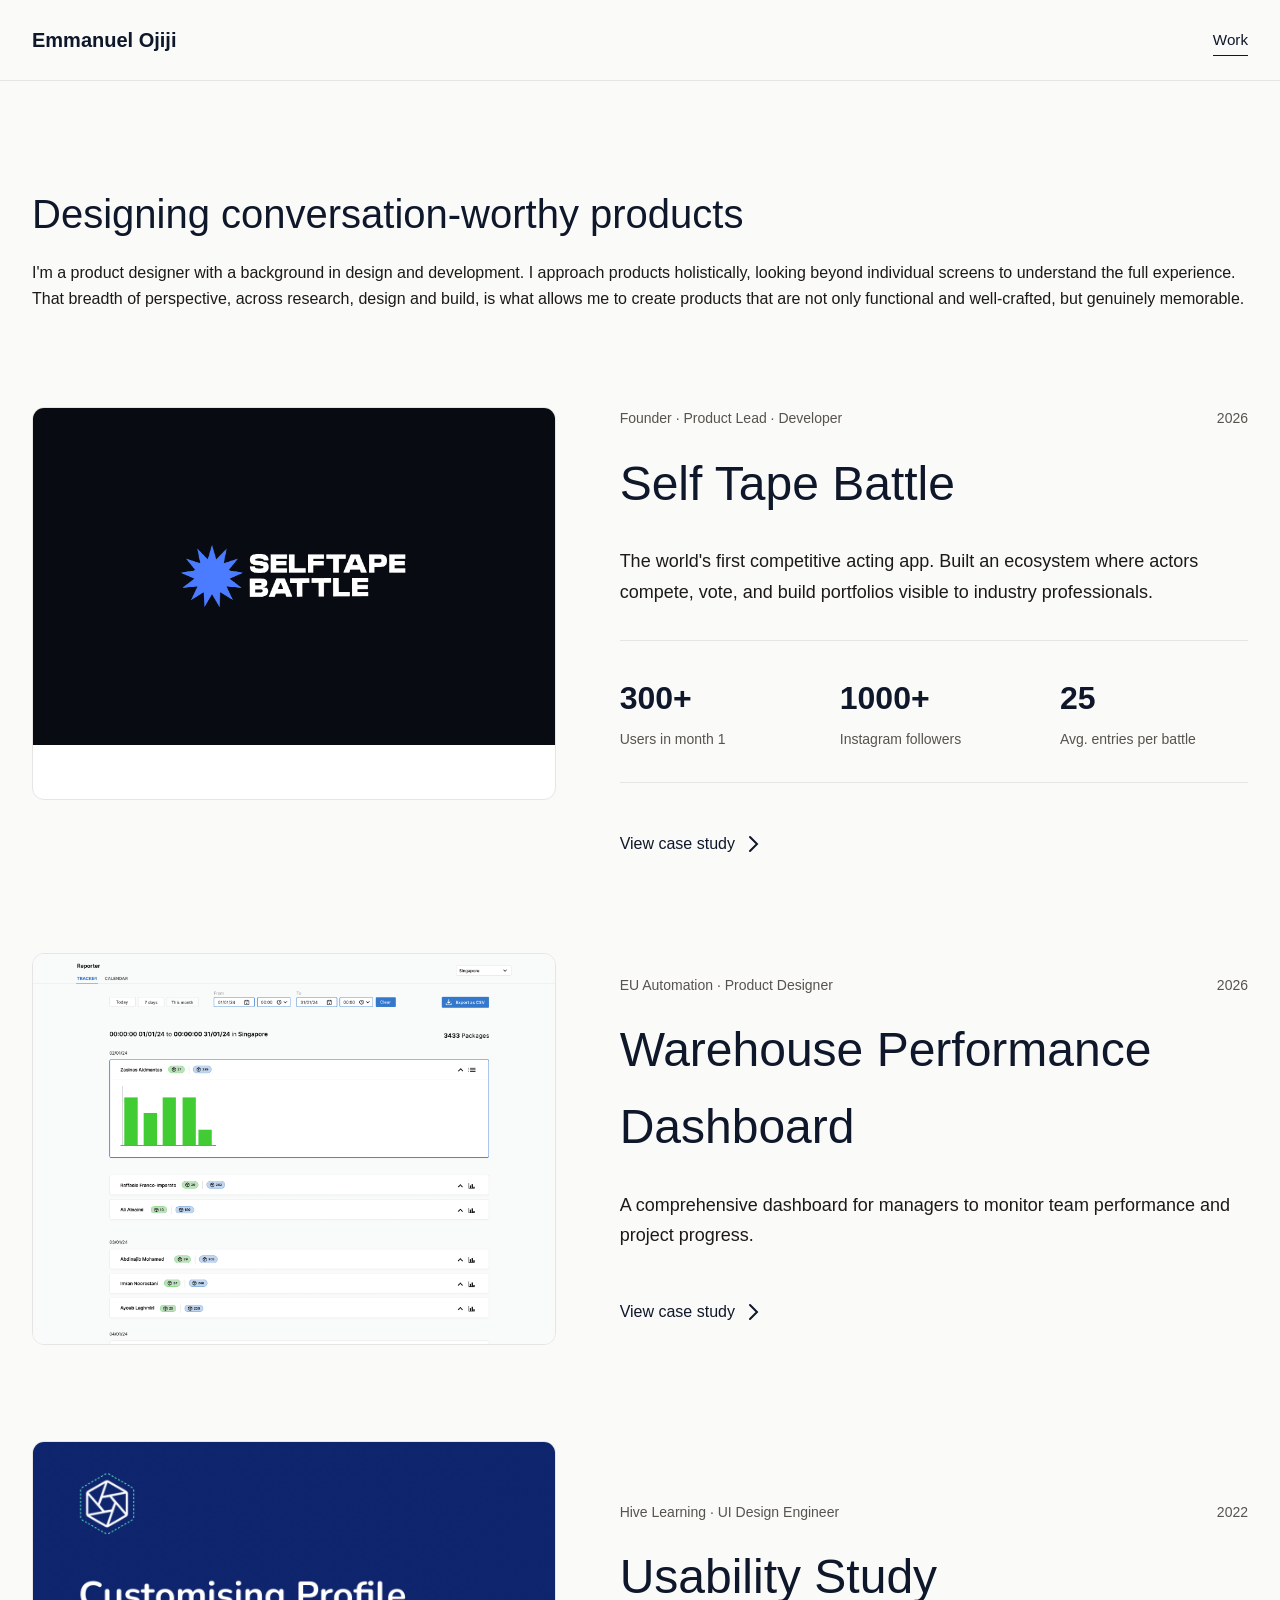
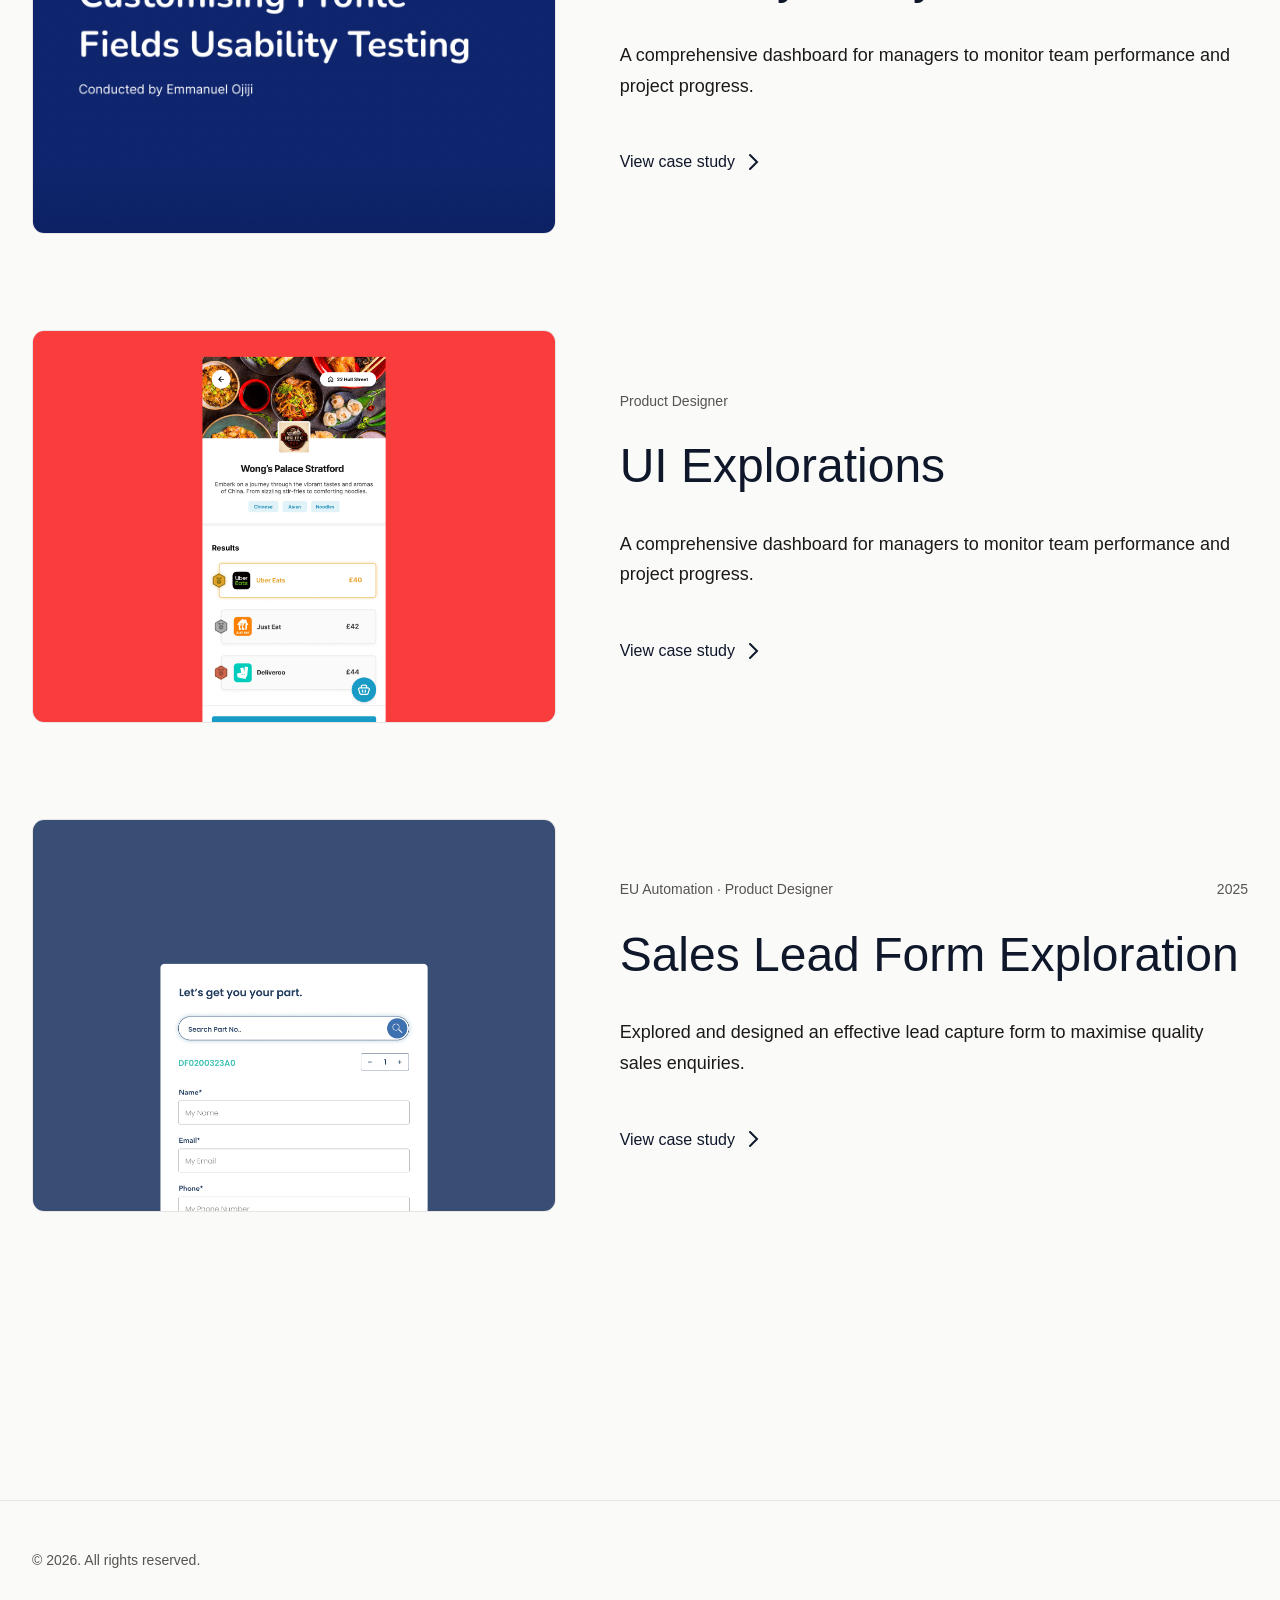
==== commit a682bc07: "feat: manager dashboard title changed to -> warehouse performance dashboard" ====
--- a/index.html
+++ b/index.html
@@ -84,7 +84,7 @@
                 <span class="case-study-role">EU Automation · Product Designer</span>
                 <span class="case-study-year">2026</span>
               </div>
-              <h2 class="case-study-title">Manager Dashboard</h2>
+              <h2 class="case-study-title">Warehouse Performance Dashboard</h2>
               <p class="case-study-description">
                 A comprehensive dashboard for managers to monitor team performance and project progress.
               </p>
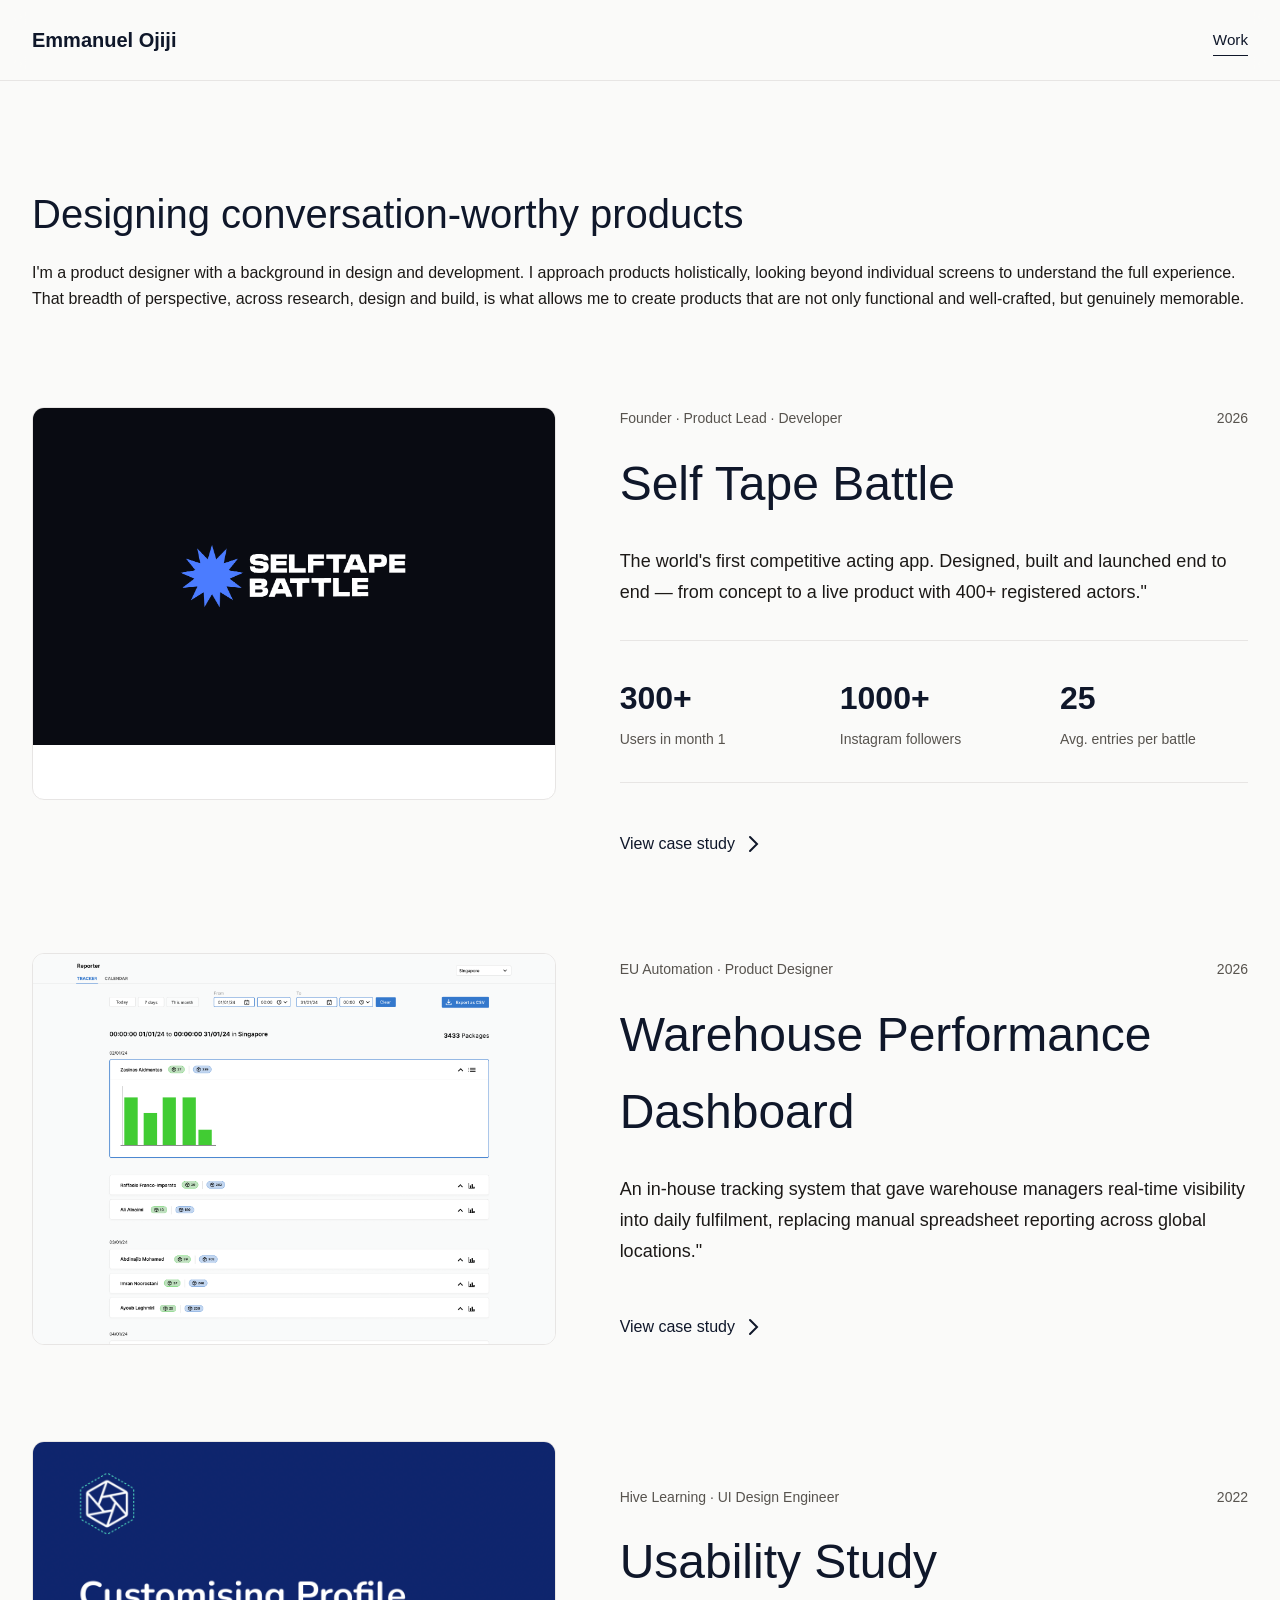
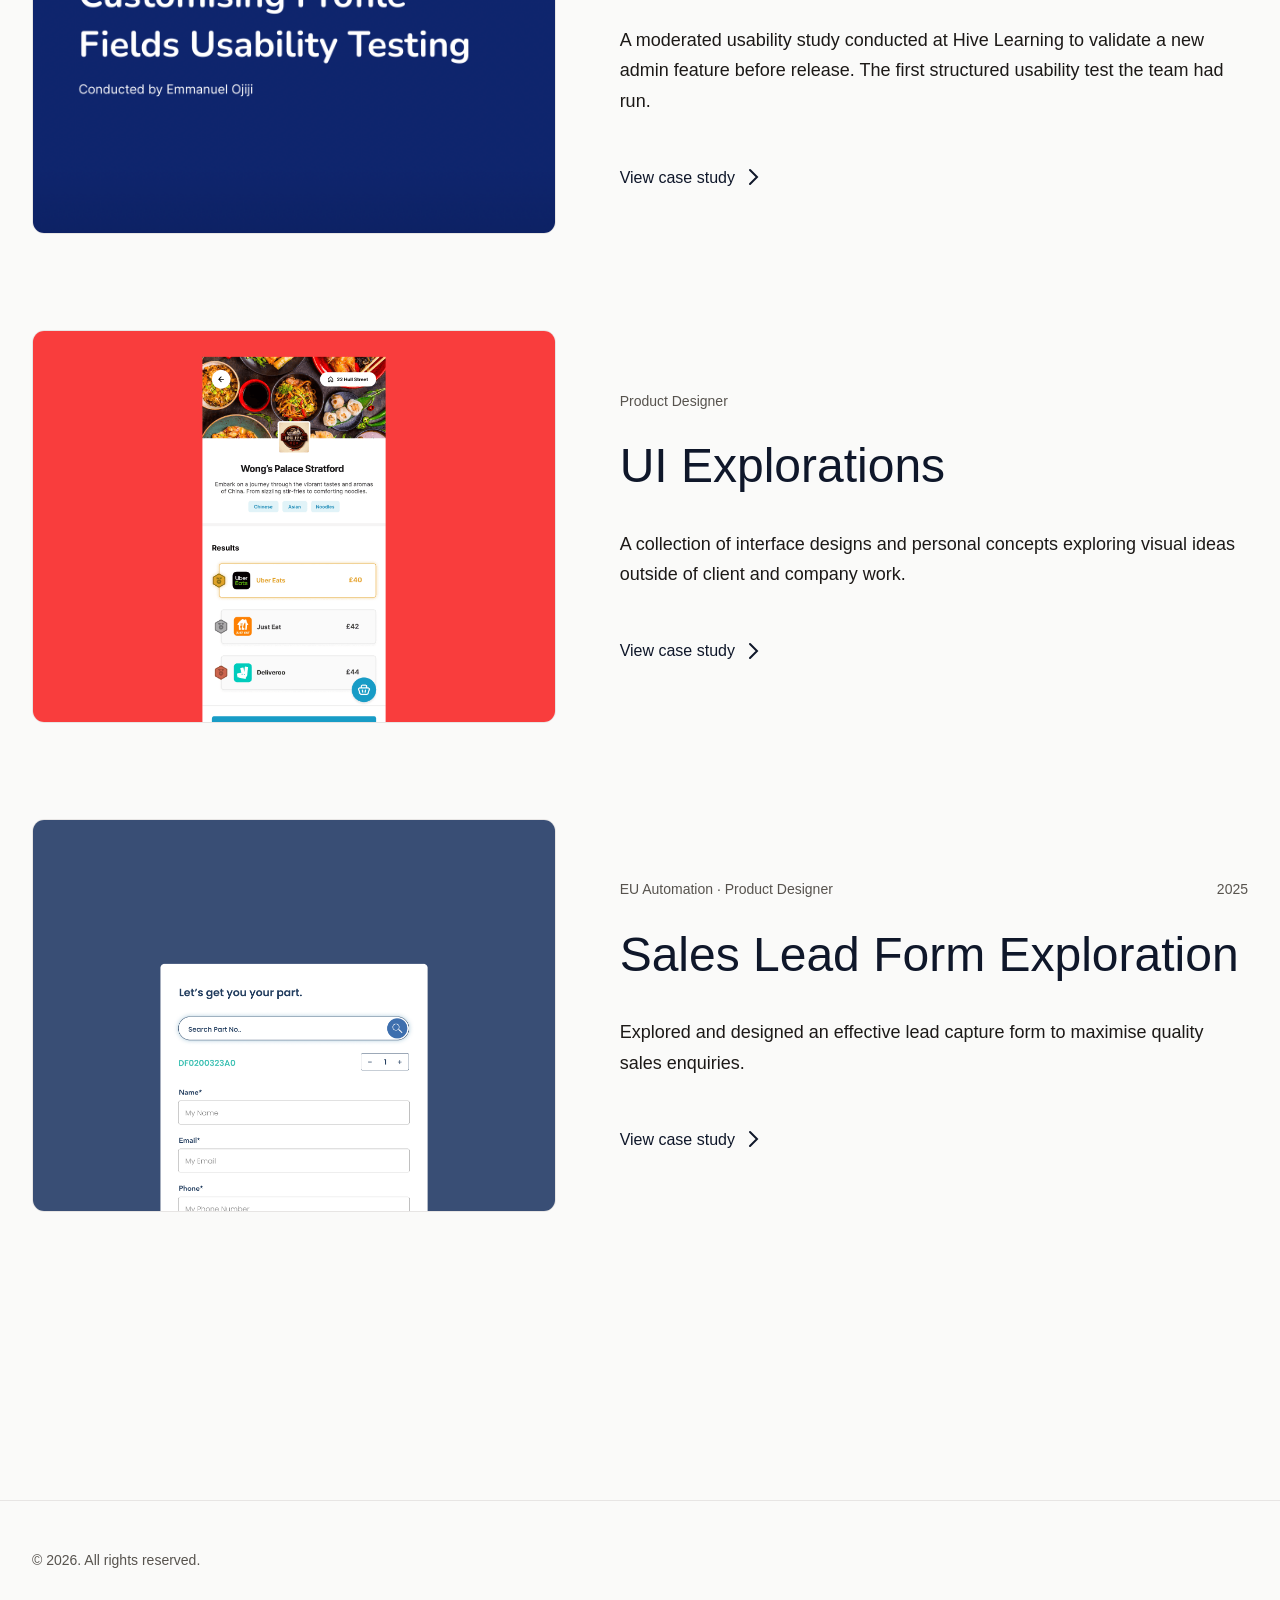
==== commit 700b0a35: "feat: project desc changed" ====
--- a/index.html
+++ b/index.html
@@ -46,9 +46,7 @@
               </div>
               <h2 class="case-study-title">Self Tape Battle</h2>
               <p class="case-study-description">
-                The world's first competitive acting app. Built an ecosystem
-                where actors compete, vote, and build portfolios visible to
-                industry professionals.
+                The world's first competitive acting app. Designed, built and launched end to end — from concept to a live product with 400+ registered actors."
               </p>
               <div class="case-study-stats">
                 <div class="stat">
@@ -86,7 +84,7 @@
               </div>
               <h2 class="case-study-title">Warehouse Performance Dashboard</h2>
               <p class="case-study-description">
-                A comprehensive dashboard for managers to monitor team performance and project progress.
+                An in-house tracking system that gave warehouse managers real-time visibility into daily fulfilment, replacing manual spreadsheet reporting across global locations."
               </p>
 
               <span class="case-study-cta">
@@ -111,7 +109,7 @@
               </div>
               <h2 class="case-study-title">Usability Study</h2>
               <p class="case-study-description">
-                A comprehensive dashboard for managers to monitor team performance and project progress.
+                A moderated usability study conducted at Hive Learning to validate a new admin feature before release. The first structured usability test the team had run.
               </p>
 
               <span class="case-study-cta">
@@ -135,7 +133,7 @@
               </div>
               <h2 class="case-study-title">UI Explorations</h2>
               <p class="case-study-description">
-                A comprehensive dashboard for managers to monitor team performance and project progress.
+                A collection of interface designs and personal concepts exploring visual ideas outside of client and company work.
               </p>
 
               <span class="case-study-cta">
